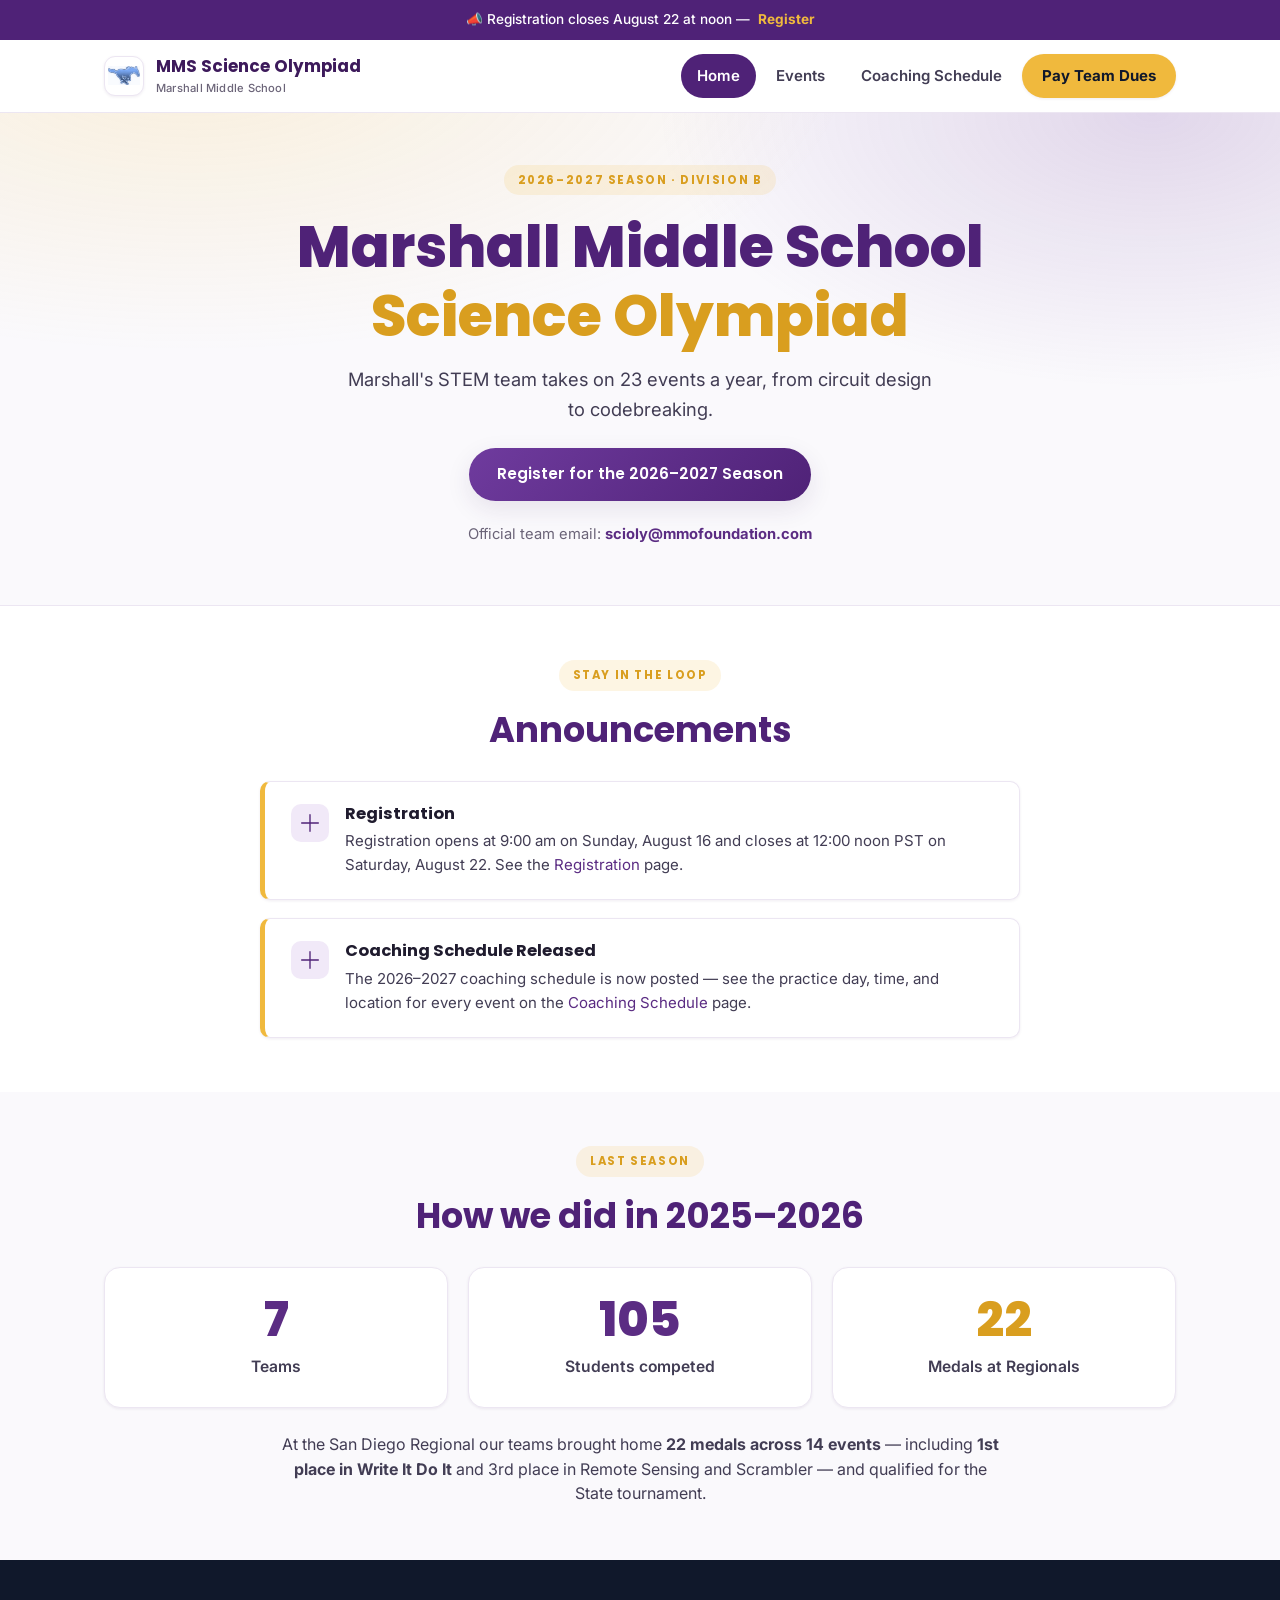
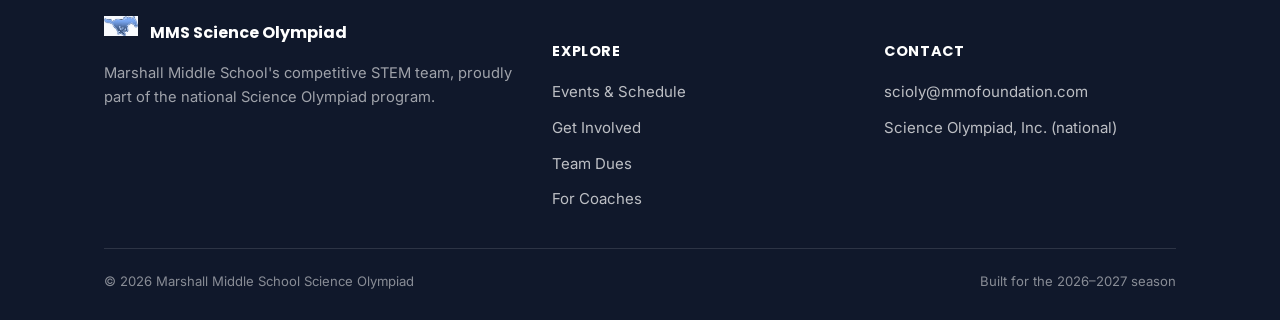
==== index.html @ 51630104 "Add files via upload" ====
<!DOCTYPE html>
<html lang="en">
<head>
<meta charset="UTF-8" />
<meta name="viewport" content="width=device-width, initial-scale=1.0" />
<title>MMS Science Olympiad — Marshall Middle School</title>
<meta name="description" content="Marshall Middle School Science Olympiad — team news, tournament schedule, coaching sign-ups, and team dues." />
<link rel="icon" href="assets/favicon.png" type="image/png" />
<script>document.documentElement.className += " js";</script>
<link rel="stylesheet" href="assets/style.css" />
<style>
  /* Homepage-only vertical rhythm — trims the airy defaults in style.css
     (hero 96/84, sections 84, section-head 48). Adjust to taste. */
  .hero { padding-top: 52px; padding-bottom: 44px; }
  .hero h1 { margin-bottom: 14px; }
  .hero p.lead { margin-bottom: 24px; }
  .hero-mail { margin-top: 22px; }
  main > section.reveal { padding: 54px 0; }
  .section-head { margin-bottom: 30px; }
  .card-grid { gap: 20px; }

  /* Last-season stat band */
  .stat-grid { display: grid; grid-template-columns: repeat(auto-fit, minmax(200px, 1fr)); gap: 20px; }
  .stat-tile { background: var(--bg); border: 1px solid var(--border); border-radius: var(--radius-md); box-shadow: var(--shadow-sm); padding: 28px 22px; text-align: center; }
  .stat-num { font-family: 'Poppins', sans-serif; font-weight: 800; font-size: clamp(2.2rem, 5vw, 3rem); line-height: 1; color: var(--purple-700); }
  .stat-num.gold { color: var(--gold-600); }
  .stat-label { margin-top: 10px; font-weight: 600; color: var(--ink-700); font-size: .98rem; }
  .stat-sub { margin-top: 4px; color: var(--ink-500); font-size: .82rem; }
  .last-season-note { text-align: center; max-width: 720px; margin: 24px auto 0; color: var(--ink-700); line-height: 1.55; }

  @media (max-width: 760px) {
    .hero { padding-top: 34px; padding-bottom: 28px; }
    .hero p.lead { margin-bottom: 18px; }
    main > section.reveal { padding: 38px 0; }
    .section-head { margin-bottom: 20px; }
    .card-grid { gap: 14px; }
    .hero-actions { flex-direction: column; align-items: stretch; }
    .hero-actions .btn { width: 100%; }
  }
</style>
</head>
<body>
<a class="skip-link" href="#main">Skip to content</a>
<div class="topbar">
<div class="container">
<span>📣 Registration closes August 22 at noon —</span>
<a href="register.html">Register</a>
</div>
</div>
<header class="nav">
<div class="container">
<a class="brand" href="index.html">
<span class="mark">
<img src="assets/logo-mustang.png" alt="Marshall Mustangs logo" />
</span>
<span>MMS Science Olympiad<small>Marshall Middle School</small></span>
</a>
<nav aria-label="Primary">
<ul class="nav-links">
<li><a class="active" href="index.html">Home</a></li>
<li><a href="events.html">Events</a></li>
<li><a href="schedule.html">Coaching Schedule</a></li>
<li><a class="nav-cta" href="team-dues.html">Pay Team Dues</a></li>
</ul>
</nav>
<button class="nav-toggle" aria-label="Toggle menu" aria-expanded="false">
<svg viewBox="0 0 24 24" fill="none" xmlns="http://www.w3.org/2000/svg"><path d="M3 6h18M3 12h18M3 18h18" stroke="currentColor" stroke-width="2" stroke-linecap="round"/></svg>
</button>
</div>
</header>
<main id="main">
<section class="hero">
<div class="container">
<div class="eyebrow">2026–2027 Season · Division B</div>
<h1>Marshall Middle School<br><span class="accent">Science Olympiad</span></h1>
<p class="lead">Marshall's STEM team takes on 23 events a year, from circuit design to codebreaking.</p>
<div class="hero-actions">
<a class="btn btn-primary" href="register.html">Register for the 2026–2027 Season</a>
</div>
<p class="hero-mail">Official team email: <a href="mailto:scioly@mmofoundation.com">scioly@mmofoundation.com</a></p>
</div>
</section>
<section class="reveal" id="announcements">
<div class="container">
<div class="section-head">
<div class="eyebrow">Stay in the Loop</div>
<h2>Announcements</h2>
</div>
<div class="announce-list">
<div class="announce-item">
<div class="dot">
<svg viewBox="0 0 24 24" fill="none" xmlns="http://www.w3.org/2000/svg"><path d="M12 2v20M2 12h20" stroke="currentColor" stroke-width="1.6" stroke-linecap="round"/></svg>
</div>
<div>
<h4>Registration</h4>
<p>Registration opens at 9:00 am on Sunday, August 16 and closes at 12:00 noon PST on Saturday, August 22. See the <a href="register.html">Registration</a> page.</p>
</div>
</div>
<div class="announce-item">
<div class="dot">
<svg viewBox="0 0 24 24" fill="none" xmlns="http://www.w3.org/2000/svg"><path d="M12 2v20M2 12h20" stroke="currentColor" stroke-width="1.6" stroke-linecap="round"/></svg>
</div>
<div>
<h4>Coaching Schedule Released</h4>
<p>The 2026–2027 coaching schedule is now posted — see the practice day, time, and location for every event on the <a href="schedule.html">Coaching Schedule</a> page.</p>
</div>
</div>
</div>
</div>
</section>
<section class="bg-soft reveal">
<div class="container">
<div class="section-head">
<div class="eyebrow">Last Season</div>
<h2>How we did in 2025–2026</h2>
</div>
<div class="stat-grid">
<div class="stat-tile">
<div class="stat-num">7</div>
<div class="stat-label">Teams</div>
</div>
<div class="stat-tile">
<div class="stat-num">105</div>
<div class="stat-label">Students competed</div>
</div>
<div class="stat-tile">
<div class="stat-num gold">22</div>
<div class="stat-label">Medals at Regionals</div>
</div>
</div>
<p class="last-season-note">At the San Diego Regional our teams brought home <strong>22 medals across 14 events</strong> — including <strong>1st place in Write It Do It</strong> and 3rd place in Remote Sensing and Scrambler — and qualified for the State tournament.</p>
</div>
</section>
</main>
<footer>
<div class="container">
<div class="footer-grid">
<div>
<div class="footer-brand">
<span class="mark" style="width:34px;height:34px;">
<img src="assets/logo-mustang.png" alt="Marshall Mustangs logo" />
</span>
MMS Science Olympiad
</div>
<p>Marshall Middle School's competitive STEM team, proudly part of the national Science Olympiad program.</p>
</div>
<div>
<h5>Explore</h5>
<ul>
<li><a href="events.html">Events &amp; Schedule</a></li>
<li><a href="get-involved.html">Get Involved</a></li>
<li><a href="team-dues.html">Team Dues</a></li>
<li><a href="coaches.html">For Coaches</a></li>
</ul>
</div>
<div>
<h5>Contact</h5>
<ul>
<li><a href="mailto:scioly@mmofoundation.com">scioly@mmofoundation.com</a></li>
<li><a href="https://www.soinc.org/" target="_blank" rel="noopener">Science Olympiad, Inc. (national)</a></li>
</ul>
</div>
</div>
<div class="footer-bottom">
<span>© <span id="year"></span> Marshall Middle School Science Olympiad</span>
<span>Built for the 2026–2027 season</span>
</div>
</div>
</footer>
<script src="assets/main.js"></script>
</body>
</html>
---- assets/style.css ----
/* ===========================================================
   MMS Science Olympiad — shared stylesheet
   =========================================================== */

@import url('https://fonts.googleapis.com/css2?family=Poppins:wght@600;700;800&family=Inter:wght@400;500;600;700&display=swap');

:root {
  --purple-900: #3d1a5b;
  --purple-800: #4f2277;
  --purple-700: #5b2c83;
  --purple-600: #6f3b9e;
  --purple-500: #8a52bd;
  --purple-100: #f1e9f8;
  --purple-50:  #faf7fc;

  --navy-900: #10182b;
  --navy-800: #16213e;
  --navy-700: #1b2a4a;

  --gold-500: #f0b93d;
  --gold-600: #d99e1f;

  --ink-900: #1f1b2e;
  --ink-700: #423d54;
  --ink-500: #6b6478;
  --ink-300: #a29cb0;

  --bg: #ffffff;
  --bg-soft: #faf9fc;
  --border: #ece6f2;

  --shadow-sm: 0 1px 3px rgba(61, 26, 91, 0.08);
  --shadow-md: 0 8px 24px rgba(61, 26, 91, 0.10);
  --shadow-lg: 0 20px 48px rgba(61, 26, 91, 0.16);

  --radius-sm: 10px;
  --radius-md: 16px;
  --radius-lg: 24px;

  --maxw: 1120px;
}

* { box-sizing: border-box; }
html { scroll-behavior: smooth; }

body {
  margin: 0;
  font-family: 'Inter', system-ui, -apple-system, sans-serif;
  color: var(--ink-900);
  background: var(--bg);
  -webkit-font-smoothing: antialiased;
  line-height: 1.6;
}

h1, h2, h3, h4 {
  font-family: 'Poppins', 'Inter', sans-serif;
  color: var(--purple-800);
  line-height: 1.2;
  margin: 0 0 0.5em;
}

p { margin: 0 0 1em; color: var(--ink-700); }

a { color: var(--purple-700); text-decoration: none; }
a:hover { color: var(--purple-900); }

img { max-width: 100%; display: block; }

.container {
  max-width: var(--maxw);
  margin: 0 auto;
  padding: 0 24px;
}

.eyebrow {
  display: inline-flex;
  align-items: center;
  gap: 8px;
  font-family: 'Poppins', sans-serif;
  font-weight: 700;
  font-size: 0.72rem;
  letter-spacing: 0.14em;
  text-transform: uppercase;
  color: var(--gold-600);
  background: rgba(240, 185, 61, 0.14);
  padding: 6px 14px;
  border-radius: 999px;
  margin-bottom: 18px;
}

/* ---------------- Skip link ---------------- */
.skip-link {
  position: absolute;
  left: -9999px;
  top: 0;
  background: var(--purple-800);
  color: #fff;
  padding: 12px 20px;
  z-index: 1000;
  border-radius: 0 0 8px 0;
}
.skip-link:focus { left: 0; }

/* ---------------- Top bar ---------------- */
.topbar {
  background: var(--purple-800);
  color: #fff;
  font-size: 0.85rem;
  font-weight: 500;
}
.topbar .container {
  display: flex;
  align-items: center;
  justify-content: center;
  gap: 8px;
  padding: 9px 24px;
  text-align: center;
  flex-wrap: wrap;
}
.topbar a { color: var(--gold-500); font-weight: 700; }
.topbar a:hover { color: #fff; }

/* ---------------- Navigation ---------------- */
.nav {
  position: sticky;
  top: 0;
  z-index: 100;
  background: rgba(255, 255, 255, 0.92);
  backdrop-filter: saturate(180%) blur(10px);
  border-bottom: 1px solid var(--border);
}
.nav .container {
  display: flex;
  align-items: center;
  justify-content: space-between;
  height: 72px;
}
.brand {
  display: flex;
  align-items: center;
  gap: 12px;
  font-family: 'Poppins', sans-serif;
  font-weight: 700;
  font-size: 1.05rem;
  color: var(--purple-900);
}
.brand .mark {
  width: 40px;
  height: 40px;
  border-radius: 11px;
  background: #ffffff;
  border: 1px solid var(--border);
  box-shadow: var(--shadow-sm);
  display: flex;
  align-items: center;
  justify-content: center;
  color: var(--gold-500);
  flex-shrink: 0;
  overflow: hidden;
  padding: 3px;
}
.brand .mark svg { width: 22px; height: 22px; }
.brand .mark img { width: 100%; height: 100%; object-fit: contain; display: block; }
.brand small {
  display: block;
  font-family: 'Inter', sans-serif;
  font-weight: 500;
  font-size: 0.7rem;
  color: var(--ink-500);
  letter-spacing: 0.02em;
}

.nav-links {
  display: flex;
  align-items: center;
  gap: 4px;
  list-style: none;
  margin: 0;
  padding: 0;
}
.nav-links a {
  display: inline-block;
  padding: 10px 16px;
  border-radius: 999px;
  color: var(--ink-700);
  font-weight: 600;
  font-size: 0.94rem;
  transition: background 0.18s ease, color 0.18s ease;
}
.nav-links a:hover { background: var(--purple-100); color: var(--purple-800); }
.nav-links a.active { background: var(--purple-800); color: #fff; }

.nav-cta {
  background: var(--gold-500);
  color: var(--navy-900) !important;
  font-weight: 700 !important;
  padding: 10px 20px !important;
  box-shadow: var(--shadow-sm);
}
.nav-cta:hover { background: var(--gold-600); }

.nav-toggle {
  display: none;
  background: none;
  border: none;
  cursor: pointer;
  padding: 8px;
  color: var(--purple-800);
}
.nav-toggle svg { width: 26px; height: 26px; }

/* ---------------- Buttons ---------------- */
.btn {
  display: inline-flex;
  align-items: center;
  justify-content: center;
  gap: 8px;
  font-family: 'Poppins', sans-serif;
  font-weight: 600;
  font-size: 0.96rem;
  padding: 14px 28px;
  border-radius: 999px;
  border: none;
  cursor: pointer;
  transition: transform 0.18s ease, box-shadow 0.18s ease, background 0.18s ease;
  white-space: nowrap;
}
.btn-primary {
  background: linear-gradient(135deg, var(--purple-600), var(--purple-800));
  color: #fff;
  box-shadow: var(--shadow-md);
}
.btn-primary:hover { transform: translateY(-2px); box-shadow: var(--shadow-lg); color: #fff; }
.btn-gold {
  background: var(--gold-500);
  color: var(--navy-900);
  box-shadow: var(--shadow-md);
}
.btn-gold:hover { transform: translateY(-2px); background: var(--gold-600); box-shadow: var(--shadow-lg); }
.btn-ghost {
  background: #fff;
  color: var(--purple-800);
  border: 1.5px solid var(--purple-200, var(--border));
  box-shadow: var(--shadow-sm);
}
.btn-ghost:hover { border-color: var(--purple-600); color: var(--purple-900); transform: translateY(-2px); }
.btn-block { width: 100%; }
.btn[disabled], .btn.is-disabled {
  opacity: 0.55;
  cursor: not-allowed;
  pointer-events: none;
}

/* ---------------- Hero ---------------- */
.hero {
  position: relative;
  overflow: hidden;
  background:
    radial-gradient(1100px 480px at 15% -10%, rgba(240, 185, 61, 0.16), transparent 60%),
    radial-gradient(900px 500px at 90% 0%, rgba(111, 59, 158, 0.18), transparent 55%),
    var(--bg-soft);
  padding: 96px 0 84px;
  text-align: center;
  border-bottom: 1px solid var(--border);
}
.hero h1 {
  font-size: clamp(2.2rem, 5vw, 3.6rem);
  font-weight: 800;
  max-width: 820px;
  margin: 0 auto 20px;
}
.hero h1 .accent { color: var(--gold-600); }
.hero p.lead {
  max-width: 600px;
  margin: 0 auto 34px;
  font-size: 1.15rem;
  color: var(--ink-700);
}
.hero-actions {
  display: flex;
  gap: 14px;
  justify-content: center;
  flex-wrap: wrap;
}
.hero-mail {
  margin-top: 34px;
  font-size: 0.92rem;
  color: var(--ink-500);
}
.hero-mail a { font-weight: 700; }

.page-hero {
  background:
    radial-gradient(900px 420px at 85% -10%, rgba(240, 185, 61, 0.14), transparent 55%),
    var(--bg-soft);
  padding: 64px 0 56px;
  text-align: center;
  border-bottom: 1px solid var(--border);
}
.page-hero h1 { font-size: clamp(1.9rem, 4vw, 2.6rem); }
.page-hero p { max-width: 620px; margin: 0 auto; font-size: 1.05rem; }

/* ---------------- Sections ---------------- */
section { padding: 84px 0; }
section.tight { padding: 56px 0; }
.section-head {
  text-align: center;
  max-width: 640px;
  margin: 0 auto 48px;
}
.section-head h2 { font-size: clamp(1.6rem, 3.4vw, 2.2rem); }
.bg-soft { background: var(--bg-soft); }

/* ---------------- Card grid (quick links) ---------------- */
.card-grid {
  display: grid;
  grid-template-columns: repeat(auto-fit, minmax(260px, 1fr));
  gap: 24px;
}
.card {
  background: #fff;
  border: 1px solid var(--border);
  border-radius: var(--radius-md);
  padding: 32px;
  box-shadow: var(--shadow-sm);
  transition: transform 0.22s ease, box-shadow 0.22s ease, border-color 0.22s ease;
  display: flex;
  flex-direction: column;
  height: 100%;
}
.card:hover { transform: translateY(-6px); box-shadow: var(--shadow-lg); border-color: var(--purple-500); }
.card .icon {
  width: 52px;
  height: 52px;
  border-radius: 14px;
  display: flex;
  align-items: center;
  justify-content: center;
  margin-bottom: 18px;
  color: #fff;
}
.card .icon svg { width: 26px; height: 26px; }
.card h3 { font-size: 1.15rem; margin-bottom: 8px; }
.card p { flex: 1; font-size: 0.95rem; }
.card .btn { margin-top: 18px; align-self: flex-start; }

.icon-purple { background: linear-gradient(135deg, var(--purple-600), var(--purple-900)); }
.icon-gold   { background: linear-gradient(135deg, #f7cd6c, var(--gold-600)); }
.icon-navy   { background: linear-gradient(135deg, #2c3e6b, var(--navy-900)); }

/* ---------------- Announcements ---------------- */
.announce-list { display: flex; flex-direction: column; gap: 18px; max-width: 760px; margin: 0 auto; }
.announce-item {
  background: #fff;
  border: 1px solid var(--border);
  border-left: 5px solid var(--gold-500);
  border-radius: var(--radius-sm);
  padding: 22px 26px;
  box-shadow: var(--shadow-sm);
  display: flex;
  gap: 16px;
  align-items: flex-start;
}
.announce-item .dot {
  width: 38px;
  height: 38px;
  border-radius: 10px;
  background: var(--purple-100);
  color: var(--purple-800);
  display: flex;
  align-items: center;
  justify-content: center;
  flex-shrink: 0;
}
.announce-item .dot svg { width: 20px; height: 20px; }
.announce-item h4 { margin: 0 0 6px; font-size: 1.02rem; color: var(--ink-900); }
.announce-item p { margin: 0; font-size: 0.94rem; }
.announce-item .tbd { color: var(--purple-700); font-weight: 600; }

/* ---------------- Event guide (navy panel) ---------------- */
.event-panel {
  background: linear-gradient(160deg, var(--navy-800), var(--navy-900));
  border-radius: var(--radius-lg);
  padding: 56px 40px 44px;
  color: #fff;
  text-align: center;
  position: relative;
  overflow: hidden;
}
.event-panel::before {
  content: "";
  position: absolute;
  inset: 0;
  background: radial-gradient(600px 300px at 90% 0%, rgba(139, 82, 189, 0.35), transparent 60%);
  pointer-events: none;
}
.event-panel .eyebrow { background: rgba(240, 185, 61, 0.18); }
.event-panel h2 { color: #fff; font-size: clamp(1.5rem, 3.2vw, 2.1rem); }
.event-panel > p { color: rgba(255,255,255,0.72); max-width: 560px; margin: 0 auto 12px; }

.legend { display: flex; gap: 20px; justify-content: center; margin: 22px 0 36px; flex-wrap: wrap; font-size: 0.86rem; color: rgba(255,255,255,0.85); }
.legend span { display: inline-flex; align-items: center; gap: 7px; }
.legend i { width: 10px; height: 10px; border-radius: 50%; display: inline-block; }

.event-columns {
  position: relative;
  background: #fff;
  border-radius: var(--radius-lg);
  padding: 36px 28px 28px;
  display: grid;
  grid-template-columns: repeat(3, 1fr);
  gap: 22px;
  text-align: left;
  box-shadow: var(--shadow-lg);
}
.event-col { border-radius: var(--radius-md); padding: 22px; }
.event-col.build  { background: #fdf3df; }
.event-col.study  { background: #e9eefb; }
.event-col.hybrid { background: #f1e9f8; }
.event-col .icon { width: 44px; height: 44px; border-radius: 12px; display: flex; align-items: center; justify-content: center; margin-bottom: 14px; color: #fff; }
.event-col.build .icon  { background: linear-gradient(135deg, #f7cd6c, var(--gold-600)); }
.event-col.study .icon  { background: linear-gradient(135deg, #6d8cf7, #33469e); }
.event-col.hybrid .icon { background: linear-gradient(135deg, var(--purple-500), var(--purple-800)); }
.event-col h3 { font-size: 1.08rem; margin-bottom: 6px; color: var(--ink-900); }
.event-col > p { font-size: 0.86rem; margin-bottom: 16px; }
.event-col ul { list-style: none; margin: 0; padding: 0; display: flex; flex-direction: column; gap: 9px; }
.event-col li {
  background: #fff;
  border-left: 3px solid;
  border-radius: 8px;
  padding: 10px 13px;
  font-size: 0.9rem;
  font-weight: 600;
  color: var(--ink-900);
  box-shadow: 0 1px 2px rgba(0,0,0,0.04);
}
.event-col.build li  { border-left-color: var(--gold-600); }
.event-col.study li  { border-left-color: #33469e; }
.event-col.hybrid li { border-left-color: var(--purple-700); }
.event-note { font-size: 0.8rem; color: rgba(255,255,255,0.6); margin-top: 30px; max-width: 640px; margin-left: auto; margin-right: auto; }

/* ---------------- Forms / embeds ---------------- */
.form-shell {
  max-width: 760px;
  margin: 0 auto;
  background: #fff;
  border: 1px solid var(--border);
  border-radius: var(--radius-lg);
  box-shadow: var(--shadow-md);
  overflow: hidden;
}
.form-shell .form-head {
  background: linear-gradient(135deg, var(--purple-700), var(--purple-900));
  color: #fff;
  padding: 26px 30px;
}
.form-shell .form-head h3 { color: #fff; margin-bottom: 4px; font-size: 1.2rem; }
.form-shell .form-head p { color: rgba(255,255,255,0.78); margin: 0; font-size: 0.92rem; }
.form-shell iframe {
  width: 100%;
  border: none;
  display: block;
  min-height: 900px;
}
.form-fallback {
  padding: 18px 30px;
  font-size: 0.86rem;
  color: var(--ink-500);
  border-top: 1px solid var(--border);
  text-align: center;
}

.tabs {
  display: flex;
  gap: 8px;
  justify-content: center;
  flex-wrap: wrap;
  margin-bottom: 40px;
}
.tab-btn {
  font-family: 'Poppins', sans-serif;
  font-weight: 600;
  font-size: 0.92rem;
  background: #fff;
  border: 1.5px solid var(--border);
  color: var(--ink-700);
  padding: 11px 20px;
  border-radius: 999px;
  cursor: pointer;
  transition: all 0.18s ease;
}
.tab-btn:hover { border-color: var(--purple-500); color: var(--purple-800); }
.tab-btn.active { background: var(--purple-800); border-color: var(--purple-800); color: #fff; }
.tab-panel { display: none; }
.tab-panel.active { display: block; animation: fadeUp 0.4s ease; }

/* ---------------- Coming soon ---------------- */
.coming-soon {
  max-width: 560px;
  margin: 0 auto;
  text-align: center;
  background: var(--purple-100);
  border-radius: var(--radius-lg);
  padding: 48px 36px;
}
.coming-soon .icon-circle {
  width: 64px; height: 64px;
  border-radius: 50%;
  background: linear-gradient(135deg, var(--purple-600), var(--purple-900));
  color: #fff;
  display: flex; align-items: center; justify-content: center;
  margin: 0 auto 20px;
}
.coming-soon .icon-circle svg { width: 30px; height: 30px; }
.coming-soon h3 { margin-bottom: 10px; }

/* ---------------- Team dues ---------------- */
.dues-card {
  max-width: 480px;
  margin: 0 auto;
  background: #fff;
  border: 1px solid var(--border);
  border-radius: var(--radius-lg);
  padding: 40px 36px;
  box-shadow: var(--shadow-md);
  text-align: center;
  border-top: 5px solid var(--gold-500);
}
.dues-card .field { text-align: left; margin-bottom: 18px; }
.dues-card label { display: block; font-weight: 700; font-size: 0.88rem; margin-bottom: 6px; color: var(--ink-900); }
.dues-card select, .dues-card input[type="text"] {
  width: 100%;
  padding: 12px 14px;
  border: 1.5px solid var(--border);
  border-radius: 10px;
  font-size: 0.98rem;
  font-family: 'Inter', sans-serif;
  color: var(--ink-900);
  background: #fff;
}
.dues-card select:focus, .dues-card input:focus { outline: none; border-color: var(--purple-600); }
.dues-card .paypal-submit { margin-top: 22px; }
.dues-card .paypal-submit img { margin: 0 auto; }
.dues-note { font-size: 0.82rem; color: var(--ink-500); margin-top: 20px; }
.trust-row { display: flex; gap: 14px; justify-content: center; margin-top: 18px; opacity: 0.8; flex-wrap: wrap; }

/* ---------------- Footer ---------------- */
footer {
  background: var(--navy-900);
  color: rgba(255,255,255,0.72);
  padding: 56px 0 28px;
}
.footer-grid {
  display: grid;
  grid-template-columns: 1.4fr 1fr 1fr;
  gap: 40px;
  margin-bottom: 36px;
}
.footer-brand { display: flex; align-items: center; gap: 12px; color: #fff; font-family: 'Poppins', sans-serif; font-weight: 700; margin-bottom: 12px; }
footer h5 { color: #fff; font-family: 'Poppins', sans-serif; font-size: 0.9rem; letter-spacing: 0.04em; text-transform: uppercase; margin-bottom: 16px; }
footer ul { list-style: none; margin: 0; padding: 0; display: flex; flex-direction: column; gap: 10px; }
footer a { color: rgba(255,255,255,0.72); font-size: 0.94rem; }
footer a:hover { color: var(--gold-500); }
footer p { color: rgba(255,255,255,0.6); font-size: 0.92rem; }
.footer-bottom {
  border-top: 1px solid rgba(255,255,255,0.12);
  padding-top: 22px;
  display: flex;
  justify-content: space-between;
  flex-wrap: wrap;
  gap: 10px;
  font-size: 0.82rem;
  color: rgba(255,255,255,0.5);
}

/* ---------------- Reveal-on-scroll animation ----------------
   Content is visible by default (progressive enhancement). Only
   once the "js" class lands on <html> (see inline script in
   <head>) do .reveal sections start hidden and fade in via the
   IntersectionObserver in main.js. If JS fails or is disabled,
   everything just stays visible. */
.reveal { transition: opacity 0.6s ease, transform 0.6s ease; }
html.js .reveal { opacity: 0; transform: translateY(18px); }
.reveal.in { opacity: 1 !important; transform: translateY(0) !important; }
@keyframes fadeUp { from { opacity: 0; transform: translateY(10px); } to { opacity: 1; transform: translateY(0); } }

/* ---------------- Responsive ---------------- */
@media (max-width: 900px) {
  .footer-grid { grid-template-columns: 1fr 1fr; }
  .event-columns { grid-template-columns: 1fr; }
}

@media (max-width: 760px) {
  .nav-links {
    position: fixed;
    inset: 72px 16px auto 16px;
    background: #fff;
    border: 1px solid var(--border);
    border-radius: var(--radius-md);
    box-shadow: var(--shadow-lg);
    flex-direction: column;
    align-items: stretch;
    padding: 10px;
    display: none;
    gap: 2px;
  }
  .nav-links.open { display: flex; }
  .nav-links a { width: 100%; }
  .nav-toggle { display: inline-flex; }
  .hero { padding: 64px 0 56px; }
  .footer-grid { grid-template-columns: 1fr; gap: 28px; }
  section { padding: 60px 0; }
}
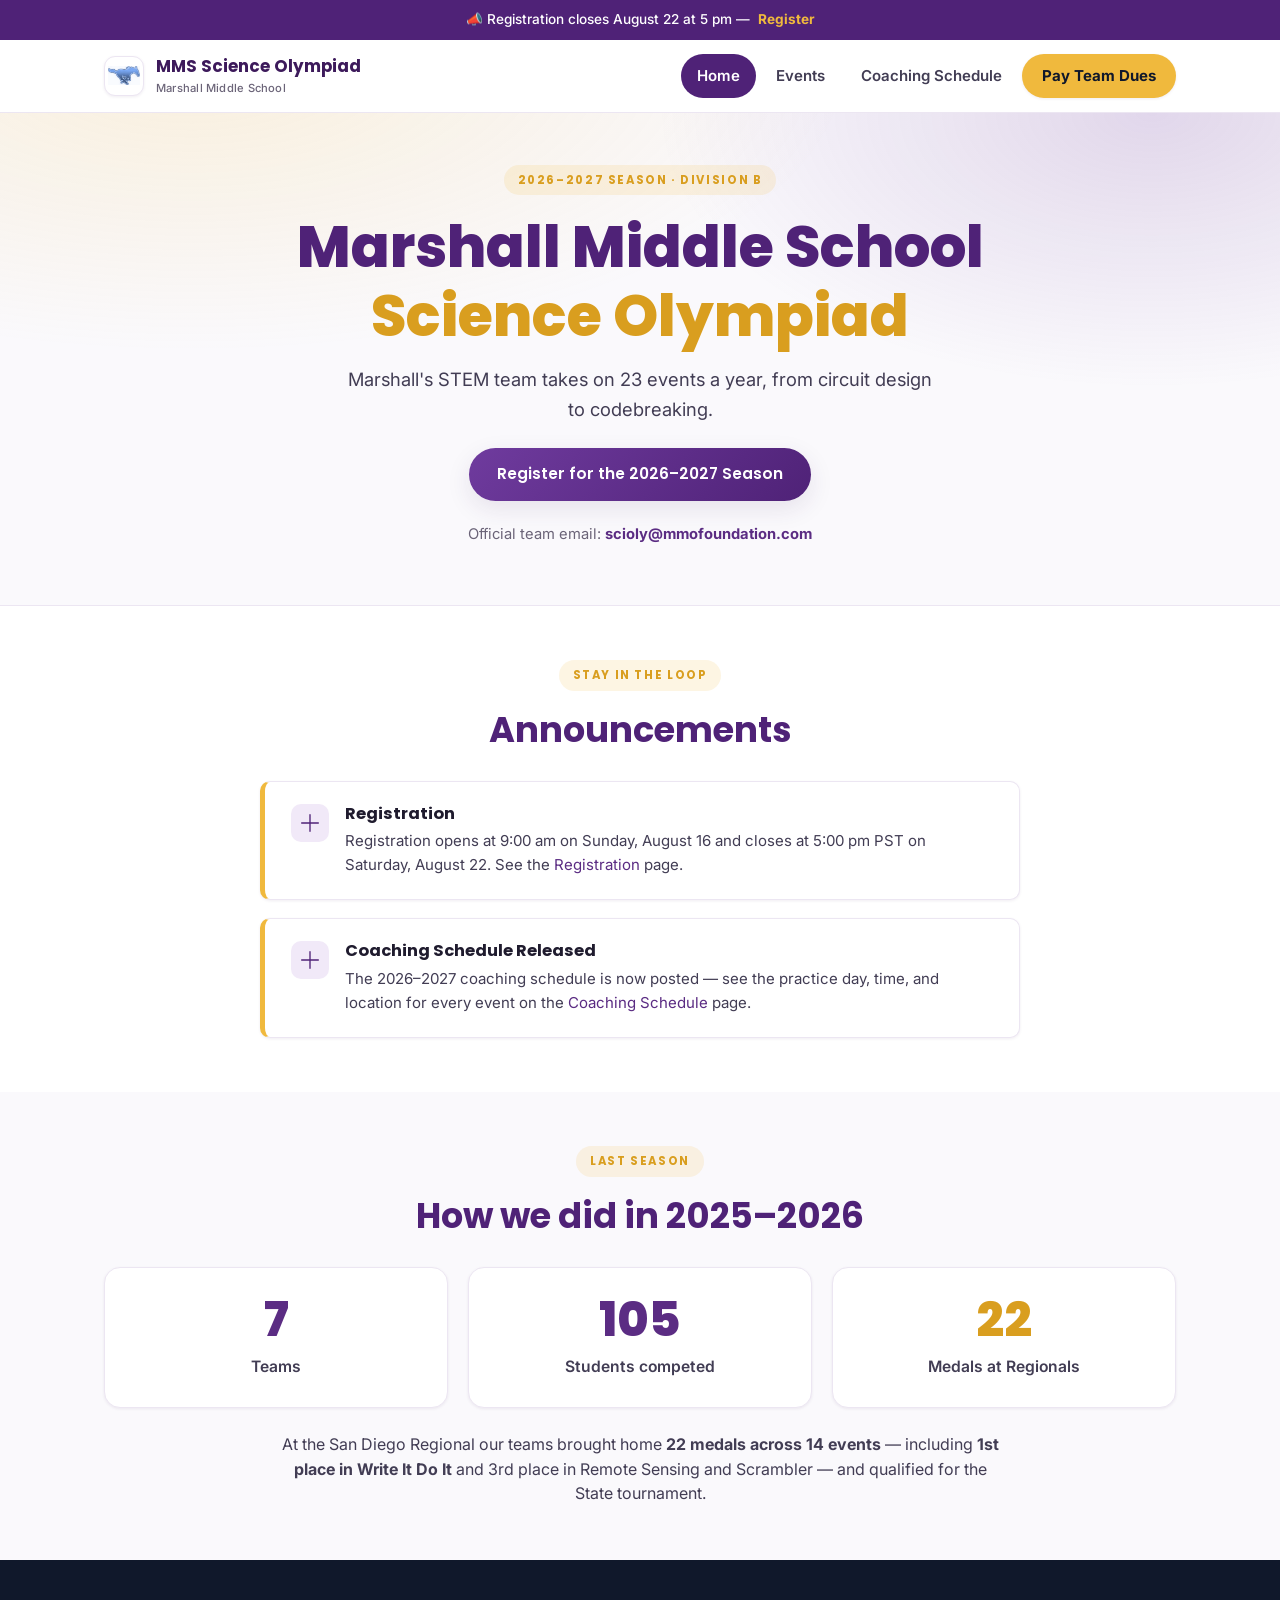
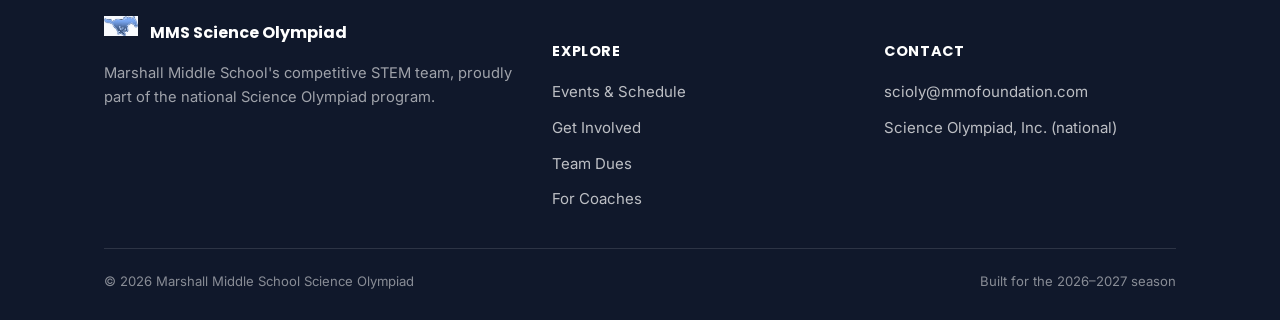
==== commit 7bc476b7: "Add files via upload" ====
--- a/index.html
+++ b/index.html
@@ -43,7 +43,7 @@
 <a class="skip-link" href="#main">Skip to content</a>
 <div class="topbar">
 <div class="container">
-<span>📣 Registration closes August 22 at noon —</span>
+<span>📣 Registration closes August 22 at 5 pm —</span>
 <a href="register.html">Register</a>
 </div>
 </div>
@@ -93,7 +93,7 @@
 </div>
 <div>
 <h4>Registration</h4>
-<p>Registration opens at 9:00 am on Sunday, August 16 and closes at 12:00 noon PST on Saturday, August 22. See the <a href="register.html">Registration</a> page.</p>
+<p>Registration opens at 9:00 am on Sunday, August 16 and closes at 5:00 pm PST on Saturday, August 22. See the <a href="register.html">Registration</a> page.</p>
 </div>
 </div>
 <div class="announce-item">
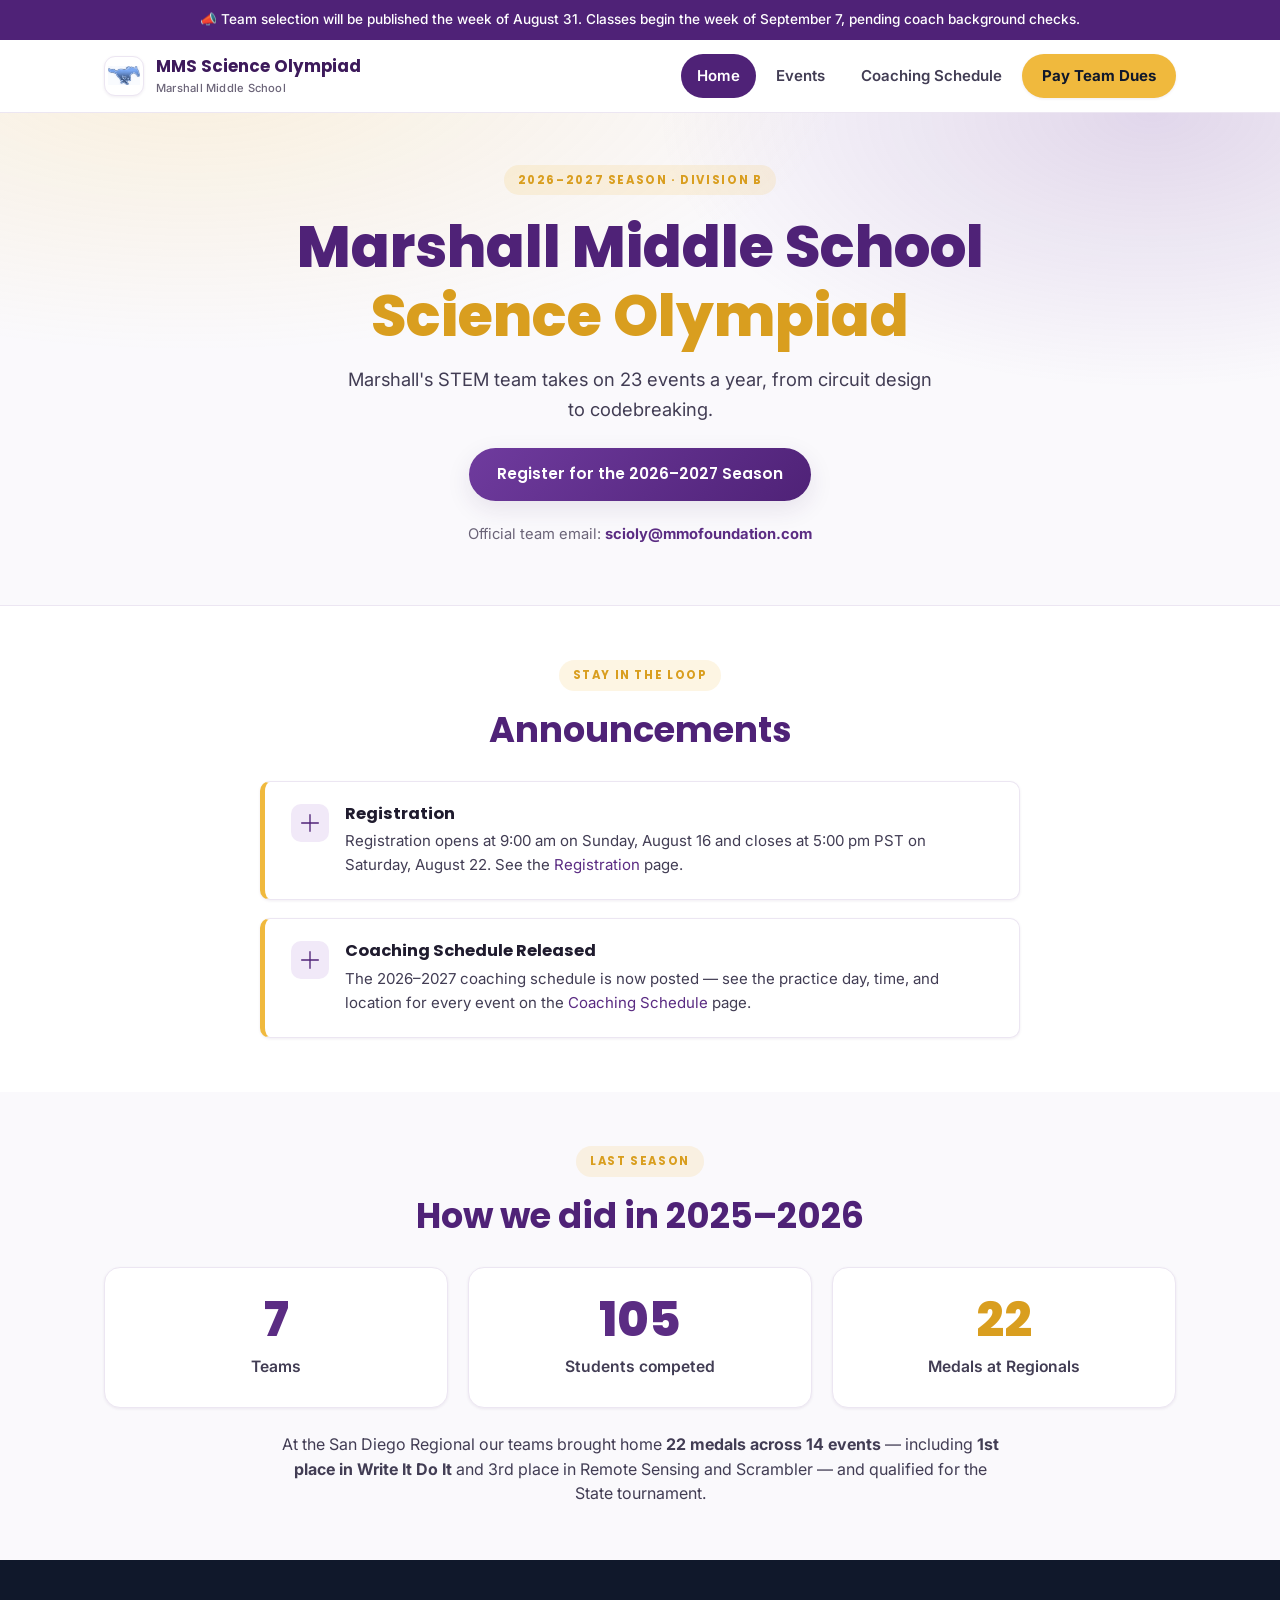
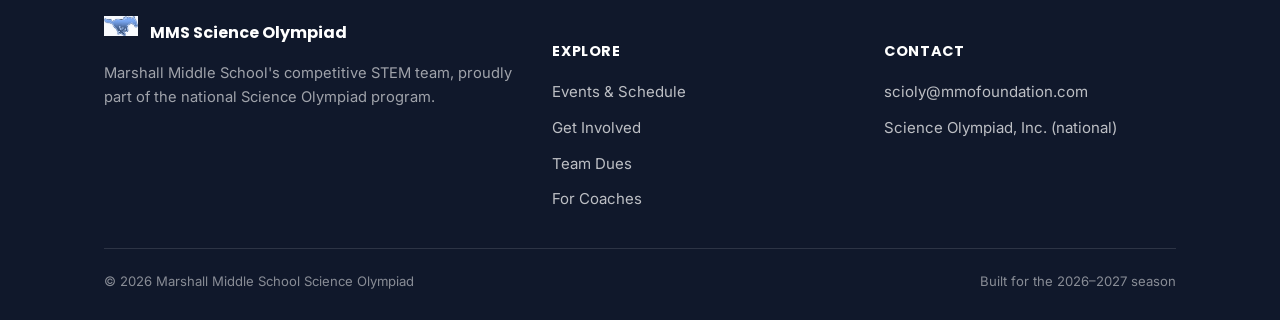
==== commit 79508bb1: "Upadates - post form submission" ====
--- a/index.html
+++ b/index.html
@@ -43,8 +43,7 @@
 <a class="skip-link" href="#main">Skip to content</a>
 <div class="topbar">
 <div class="container">
-<span>📣 Registration closes August 22 at 5 pm —</span>
-<a href="register.html">Register</a>
+<span>📣 Team selection will be published the week of August 31. Classes begin the week of September 7, pending coach background checks.</span>
 </div>
 </div>
 <header class="nav">
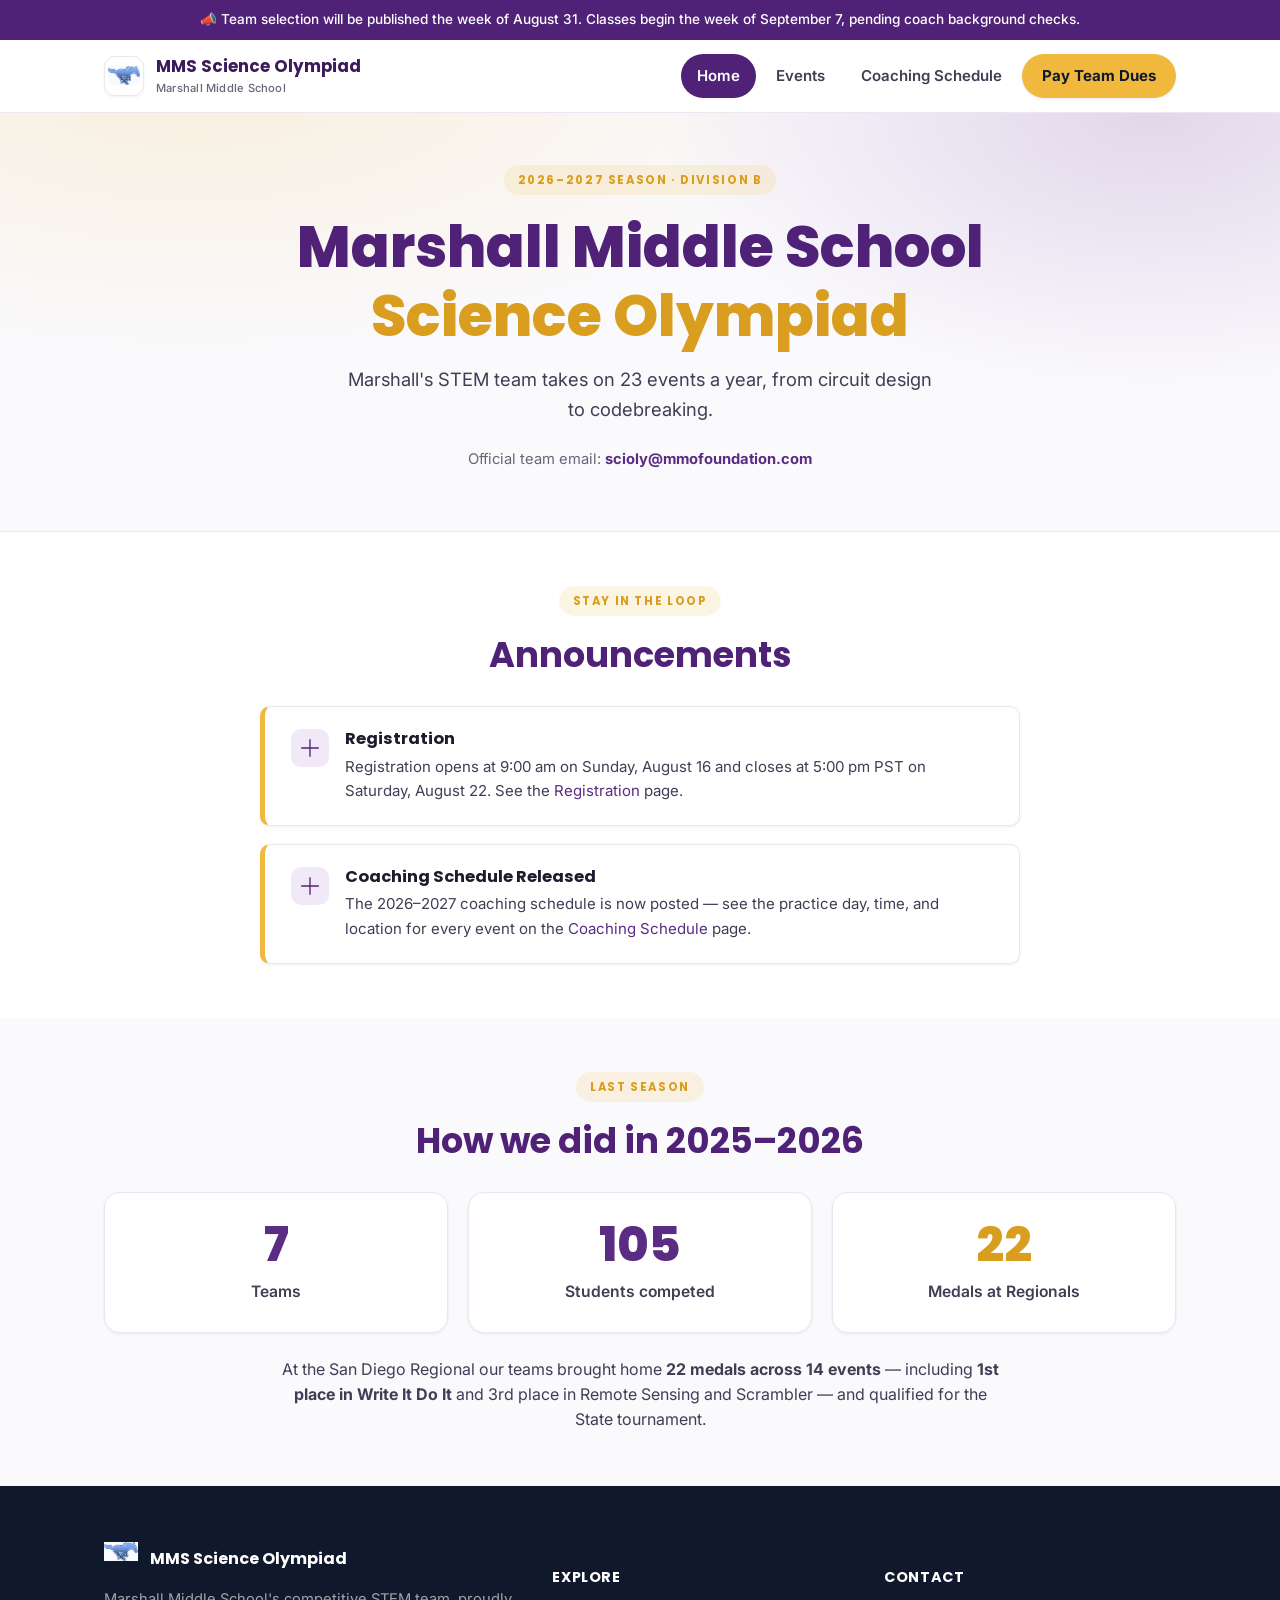
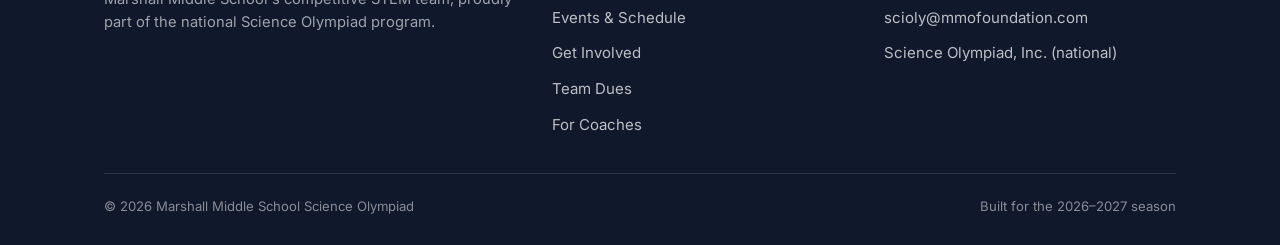
==== commit b61d3887: "Registration Button removed" ====
--- a/index.html
+++ b/index.html
@@ -73,9 +73,6 @@
 <div class="eyebrow">2026–2027 Season · Division B</div>
 <h1>Marshall Middle School<br><span class="accent">Science Olympiad</span></h1>
 <p class="lead">Marshall's STEM team takes on 23 events a year, from circuit design to codebreaking.</p>
-<div class="hero-actions">
-<a class="btn btn-primary" href="register.html">Register for the 2026–2027 Season</a>
-</div>
 <p class="hero-mail">Official team email: <a href="mailto:scioly@mmofoundation.com">scioly@mmofoundation.com</a></p>
 </div>
 </section>
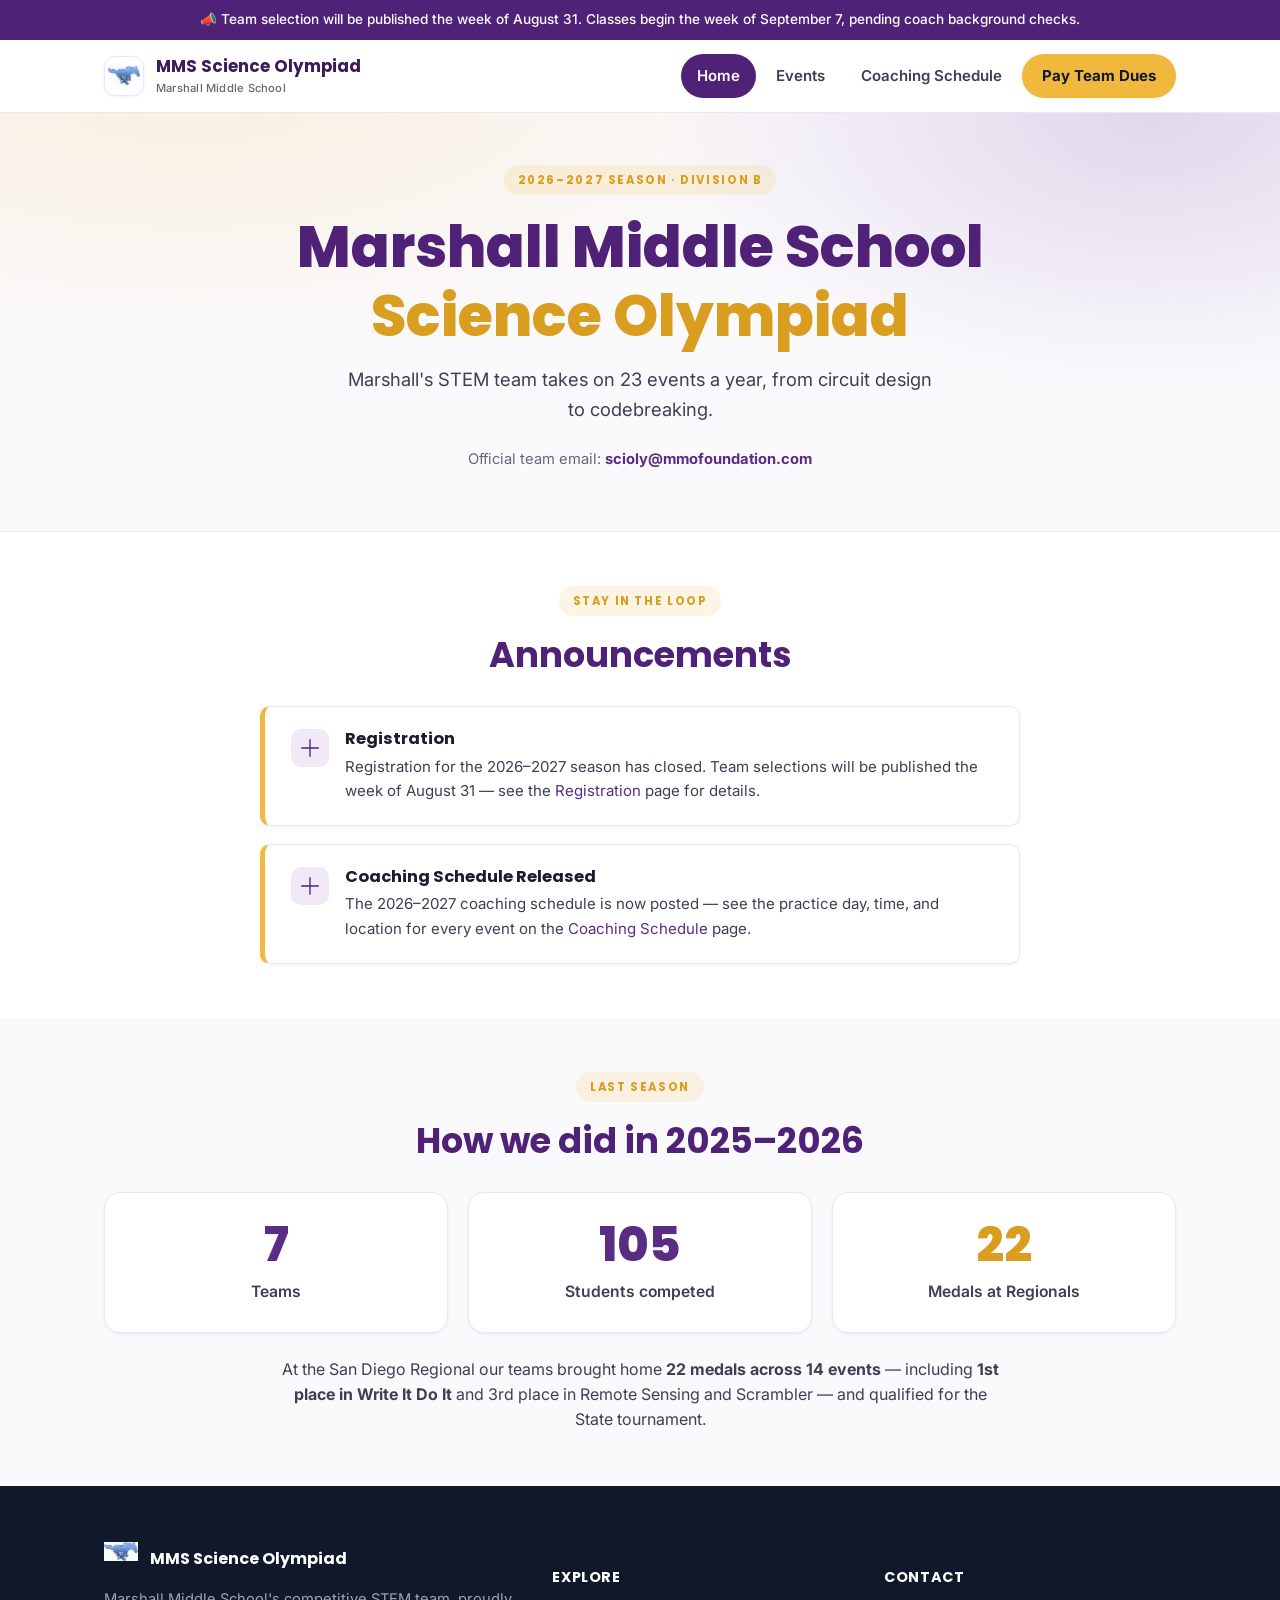
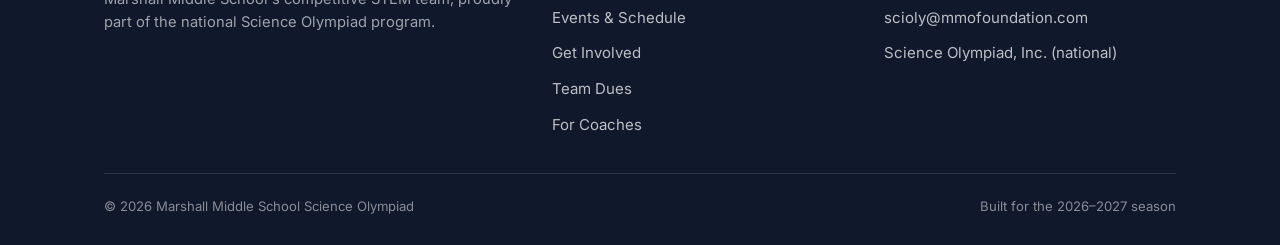
==== commit bcda5454: "Removing stale links" ====
--- a/index.html
+++ b/index.html
@@ -59,7 +59,7 @@
 <li><a class="active" href="index.html">Home</a></li>
 <li><a href="events.html">Events</a></li>
 <li><a href="schedule.html">Coaching Schedule</a></li>
-<li><a class="nav-cta" href="team-dues.html">Pay Team Dues</a></li>
+<li><a class="nav-cta is-disabled" aria-disabled="true">Pay Team Dues</a></li>
 </ul>
 </nav>
 <button class="nav-toggle" aria-label="Toggle menu" aria-expanded="false">
@@ -89,7 +89,7 @@
 </div>
 <div>
 <h4>Registration</h4>
-<p>Registration opens at 9:00 am on Sunday, August 16 and closes at 5:00 pm PST on Saturday, August 22. See the <a href="register.html">Registration</a> page.</p>
+<p>Registration for the 2026–2027 season has closed. Team selections will be published the week of August 31 — see the <a href="register.html">Registration</a> page for details.</p>
 </div>
 </div>
 <div class="announce-item">
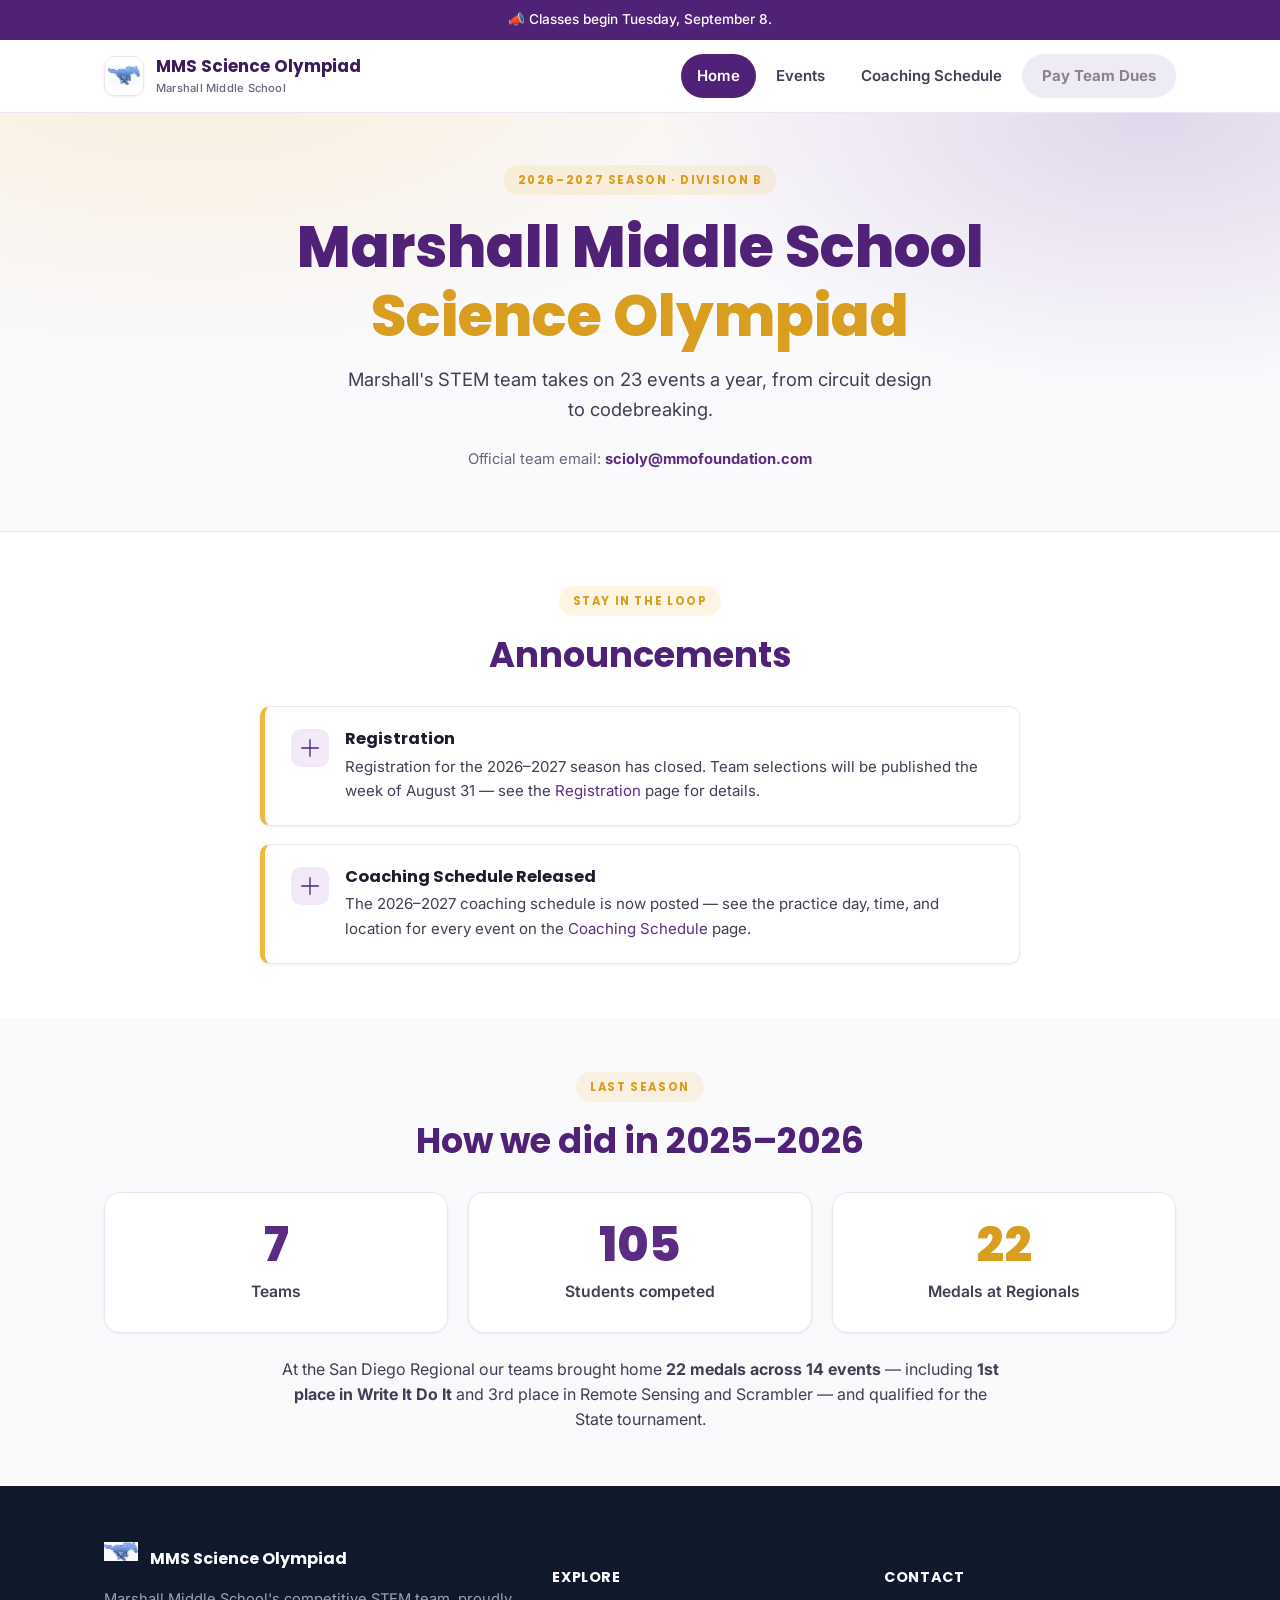
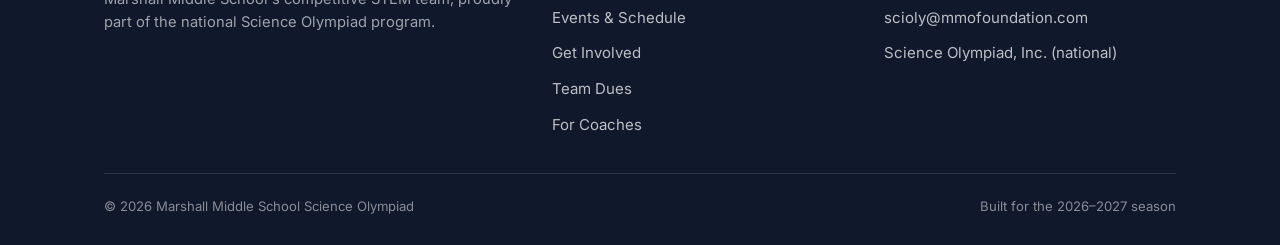
==== commit f9e53ad3: "Update announcement banner: classes begin Tuesday, September 8" ====
--- a/index.html
+++ b/index.html
@@ -43,7 +43,7 @@
 <a class="skip-link" href="#main">Skip to content</a>
 <div class="topbar">
 <div class="container">
-<span>📣 Team selection will be published the week of August 31. Classes begin the week of September 7, pending coach background checks.</span>
+<span>📣 Classes begin Tuesday, September 8.</span>
 </div>
 </div>
 <header class="nav">
--- a/assets/style.css
+++ b/assets/style.css
@@ -1,613 +1,622 @@
-/* ===========================================================
-   MMS Science Olympiad — shared stylesheet
-   =========================================================== */
-
-@import url('https://fonts.googleapis.com/css2?family=Poppins:wght@600;700;800&family=Inter:wght@400;500;600;700&display=swap');
-
-:root {
-  --purple-900: #3d1a5b;
-  --purple-800: #4f2277;
-  --purple-700: #5b2c83;
-  --purple-600: #6f3b9e;
-  --purple-500: #8a52bd;
-  --purple-100: #f1e9f8;
-  --purple-50:  #faf7fc;
-
-  --navy-900: #10182b;
-  --navy-800: #16213e;
-  --navy-700: #1b2a4a;
-
-  --gold-500: #f0b93d;
-  --gold-600: #d99e1f;
-
-  --ink-900: #1f1b2e;
-  --ink-700: #423d54;
-  --ink-500: #6b6478;
-  --ink-300: #a29cb0;
-
-  --bg: #ffffff;
-  --bg-soft: #faf9fc;
-  --border: #ece6f2;
-
-  --shadow-sm: 0 1px 3px rgba(61, 26, 91, 0.08);
-  --shadow-md: 0 8px 24px rgba(61, 26, 91, 0.10);
-  --shadow-lg: 0 20px 48px rgba(61, 26, 91, 0.16);
-
-  --radius-sm: 10px;
-  --radius-md: 16px;
-  --radius-lg: 24px;
-
-  --maxw: 1120px;
-}
-
-* { box-sizing: border-box; }
-html { scroll-behavior: smooth; }
-
-body {
-  margin: 0;
-  font-family: 'Inter', system-ui, -apple-system, sans-serif;
-  color: var(--ink-900);
-  background: var(--bg);
-  -webkit-font-smoothing: antialiased;
-  line-height: 1.6;
-}
-
-h1, h2, h3, h4 {
-  font-family: 'Poppins', 'Inter', sans-serif;
-  color: var(--purple-800);
-  line-height: 1.2;
-  margin: 0 0 0.5em;
-}
-
-p { margin: 0 0 1em; color: var(--ink-700); }
-
-a { color: var(--purple-700); text-decoration: none; }
-a:hover { color: var(--purple-900); }
-
-img { max-width: 100%; display: block; }
-
-.container {
-  max-width: var(--maxw);
-  margin: 0 auto;
-  padding: 0 24px;
-}
-
-.eyebrow {
-  display: inline-flex;
-  align-items: center;
-  gap: 8px;
-  font-family: 'Poppins', sans-serif;
-  font-weight: 700;
-  font-size: 0.72rem;
-  letter-spacing: 0.14em;
-  text-transform: uppercase;
-  color: var(--gold-600);
-  background: rgba(240, 185, 61, 0.14);
-  padding: 6px 14px;
-  border-radius: 999px;
-  margin-bottom: 18px;
-}
-
-/* ---------------- Skip link ---------------- */
-.skip-link {
-  position: absolute;
-  left: -9999px;
-  top: 0;
-  background: var(--purple-800);
-  color: #fff;
-  padding: 12px 20px;
-  z-index: 1000;
-  border-radius: 0 0 8px 0;
-}
-.skip-link:focus { left: 0; }
-
-/* ---------------- Top bar ---------------- */
-.topbar {
-  background: var(--purple-800);
-  color: #fff;
-  font-size: 0.85rem;
-  font-weight: 500;
-}
-.topbar .container {
-  display: flex;
-  align-items: center;
-  justify-content: center;
-  gap: 8px;
-  padding: 9px 24px;
-  text-align: center;
-  flex-wrap: wrap;
-}
-.topbar a { color: var(--gold-500); font-weight: 700; }
-.topbar a:hover { color: #fff; }
-
-/* ---------------- Navigation ---------------- */
-.nav {
-  position: sticky;
-  top: 0;
-  z-index: 100;
-  background: rgba(255, 255, 255, 0.92);
-  backdrop-filter: saturate(180%) blur(10px);
-  border-bottom: 1px solid var(--border);
-}
-.nav .container {
-  display: flex;
-  align-items: center;
-  justify-content: space-between;
-  height: 72px;
-}
-.brand {
-  display: flex;
-  align-items: center;
-  gap: 12px;
-  font-family: 'Poppins', sans-serif;
-  font-weight: 700;
-  font-size: 1.05rem;
-  color: var(--purple-900);
-}
-.brand .mark {
-  width: 40px;
-  height: 40px;
-  border-radius: 11px;
-  background: #ffffff;
-  border: 1px solid var(--border);
-  box-shadow: var(--shadow-sm);
-  display: flex;
-  align-items: center;
-  justify-content: center;
-  color: var(--gold-500);
-  flex-shrink: 0;
-  overflow: hidden;
-  padding: 3px;
-}
-.brand .mark svg { width: 22px; height: 22px; }
-.brand .mark img { width: 100%; height: 100%; object-fit: contain; display: block; }
-.brand small {
-  display: block;
-  font-family: 'Inter', sans-serif;
-  font-weight: 500;
-  font-size: 0.7rem;
-  color: var(--ink-500);
-  letter-spacing: 0.02em;
-}
-
-.nav-links {
-  display: flex;
-  align-items: center;
-  gap: 4px;
-  list-style: none;
-  margin: 0;
-  padding: 0;
-}
-.nav-links a {
-  display: inline-block;
-  padding: 10px 16px;
-  border-radius: 999px;
-  color: var(--ink-700);
-  font-weight: 600;
-  font-size: 0.94rem;
-  transition: background 0.18s ease, color 0.18s ease;
-}
-.nav-links a:hover { background: var(--purple-100); color: var(--purple-800); }
-.nav-links a.active { background: var(--purple-800); color: #fff; }
-
-.nav-cta {
-  background: var(--gold-500);
-  color: var(--navy-900) !important;
-  font-weight: 700 !important;
-  padding: 10px 20px !important;
-  box-shadow: var(--shadow-sm);
-}
-.nav-cta:hover { background: var(--gold-600); }
-
-.nav-toggle {
-  display: none;
-  background: none;
-  border: none;
-  cursor: pointer;
-  padding: 8px;
-  color: var(--purple-800);
-}
-.nav-toggle svg { width: 26px; height: 26px; }
-
-/* ---------------- Buttons ---------------- */
-.btn {
-  display: inline-flex;
-  align-items: center;
-  justify-content: center;
-  gap: 8px;
-  font-family: 'Poppins', sans-serif;
-  font-weight: 600;
-  font-size: 0.96rem;
-  padding: 14px 28px;
-  border-radius: 999px;
-  border: none;
-  cursor: pointer;
-  transition: transform 0.18s ease, box-shadow 0.18s ease, background 0.18s ease;
-  white-space: nowrap;
-}
-.btn-primary {
-  background: linear-gradient(135deg, var(--purple-600), var(--purple-800));
-  color: #fff;
-  box-shadow: var(--shadow-md);
-}
-.btn-primary:hover { transform: translateY(-2px); box-shadow: var(--shadow-lg); color: #fff; }
-.btn-gold {
-  background: var(--gold-500);
-  color: var(--navy-900);
-  box-shadow: var(--shadow-md);
-}
-.btn-gold:hover { transform: translateY(-2px); background: var(--gold-600); box-shadow: var(--shadow-lg); }
-.btn-ghost {
-  background: #fff;
-  color: var(--purple-800);
-  border: 1.5px solid var(--purple-200, var(--border));
-  box-shadow: var(--shadow-sm);
-}
-.btn-ghost:hover { border-color: var(--purple-600); color: var(--purple-900); transform: translateY(-2px); }
-.btn-block { width: 100%; }
-.btn[disabled], .btn.is-disabled {
-  opacity: 0.55;
-  cursor: not-allowed;
-  pointer-events: none;
-}
-
-/* ---------------- Hero ---------------- */
-.hero {
-  position: relative;
-  overflow: hidden;
-  background:
-    radial-gradient(1100px 480px at 15% -10%, rgba(240, 185, 61, 0.16), transparent 60%),
-    radial-gradient(900px 500px at 90% 0%, rgba(111, 59, 158, 0.18), transparent 55%),
-    var(--bg-soft);
-  padding: 96px 0 84px;
-  text-align: center;
-  border-bottom: 1px solid var(--border);
-}
-.hero h1 {
-  font-size: clamp(2.2rem, 5vw, 3.6rem);
-  font-weight: 800;
-  max-width: 820px;
-  margin: 0 auto 20px;
-}
-.hero h1 .accent { color: var(--gold-600); }
-.hero p.lead {
-  max-width: 600px;
-  margin: 0 auto 34px;
-  font-size: 1.15rem;
-  color: var(--ink-700);
-}
-.hero-actions {
-  display: flex;
-  gap: 14px;
-  justify-content: center;
-  flex-wrap: wrap;
-}
-.hero-mail {
-  margin-top: 34px;
-  font-size: 0.92rem;
-  color: var(--ink-500);
-}
-.hero-mail a { font-weight: 700; }
-
-.page-hero {
-  background:
-    radial-gradient(900px 420px at 85% -10%, rgba(240, 185, 61, 0.14), transparent 55%),
-    var(--bg-soft);
-  padding: 64px 0 56px;
-  text-align: center;
-  border-bottom: 1px solid var(--border);
-}
-.page-hero h1 { font-size: clamp(1.9rem, 4vw, 2.6rem); }
-.page-hero p { max-width: 620px; margin: 0 auto; font-size: 1.05rem; }
-
-/* ---------------- Sections ---------------- */
-section { padding: 84px 0; }
-section.tight { padding: 56px 0; }
-.section-head {
-  text-align: center;
-  max-width: 640px;
-  margin: 0 auto 48px;
-}
-.section-head h2 { font-size: clamp(1.6rem, 3.4vw, 2.2rem); }
-.bg-soft { background: var(--bg-soft); }
-
-/* ---------------- Card grid (quick links) ---------------- */
-.card-grid {
-  display: grid;
-  grid-template-columns: repeat(auto-fit, minmax(260px, 1fr));
-  gap: 24px;
-}
-.card {
-  background: #fff;
-  border: 1px solid var(--border);
-  border-radius: var(--radius-md);
-  padding: 32px;
-  box-shadow: var(--shadow-sm);
-  transition: transform 0.22s ease, box-shadow 0.22s ease, border-color 0.22s ease;
-  display: flex;
-  flex-direction: column;
-  height: 100%;
-}
-.card:hover { transform: translateY(-6px); box-shadow: var(--shadow-lg); border-color: var(--purple-500); }
-.card .icon {
-  width: 52px;
-  height: 52px;
-  border-radius: 14px;
-  display: flex;
-  align-items: center;
-  justify-content: center;
-  margin-bottom: 18px;
-  color: #fff;
-}
-.card .icon svg { width: 26px; height: 26px; }
-.card h3 { font-size: 1.15rem; margin-bottom: 8px; }
-.card p { flex: 1; font-size: 0.95rem; }
-.card .btn { margin-top: 18px; align-self: flex-start; }
-
-.icon-purple { background: linear-gradient(135deg, var(--purple-600), var(--purple-900)); }
-.icon-gold   { background: linear-gradient(135deg, #f7cd6c, var(--gold-600)); }
-.icon-navy   { background: linear-gradient(135deg, #2c3e6b, var(--navy-900)); }
-
-/* ---------------- Announcements ---------------- */
-.announce-list { display: flex; flex-direction: column; gap: 18px; max-width: 760px; margin: 0 auto; }
-.announce-item {
-  background: #fff;
-  border: 1px solid var(--border);
-  border-left: 5px solid var(--gold-500);
-  border-radius: var(--radius-sm);
-  padding: 22px 26px;
-  box-shadow: var(--shadow-sm);
-  display: flex;
-  gap: 16px;
-  align-items: flex-start;
-}
-.announce-item .dot {
-  width: 38px;
-  height: 38px;
-  border-radius: 10px;
-  background: var(--purple-100);
-  color: var(--purple-800);
-  display: flex;
-  align-items: center;
-  justify-content: center;
-  flex-shrink: 0;
-}
-.announce-item .dot svg { width: 20px; height: 20px; }
-.announce-item h4 { margin: 0 0 6px; font-size: 1.02rem; color: var(--ink-900); }
-.announce-item p { margin: 0; font-size: 0.94rem; }
-.announce-item .tbd { color: var(--purple-700); font-weight: 600; }
-
-/* ---------------- Event guide (navy panel) ---------------- */
-.event-panel {
-  background: linear-gradient(160deg, var(--navy-800), var(--navy-900));
-  border-radius: var(--radius-lg);
-  padding: 56px 40px 44px;
-  color: #fff;
-  text-align: center;
-  position: relative;
-  overflow: hidden;
-}
-.event-panel::before {
-  content: "";
-  position: absolute;
-  inset: 0;
-  background: radial-gradient(600px 300px at 90% 0%, rgba(139, 82, 189, 0.35), transparent 60%);
-  pointer-events: none;
-}
-.event-panel .eyebrow { background: rgba(240, 185, 61, 0.18); }
-.event-panel h2 { color: #fff; font-size: clamp(1.5rem, 3.2vw, 2.1rem); }
-.event-panel > p { color: rgba(255,255,255,0.72); max-width: 560px; margin: 0 auto 12px; }
-
-.legend { display: flex; gap: 20px; justify-content: center; margin: 22px 0 36px; flex-wrap: wrap; font-size: 0.86rem; color: rgba(255,255,255,0.85); }
-.legend span { display: inline-flex; align-items: center; gap: 7px; }
-.legend i { width: 10px; height: 10px; border-radius: 50%; display: inline-block; }
-
-.event-columns {
-  position: relative;
-  background: #fff;
-  border-radius: var(--radius-lg);
-  padding: 36px 28px 28px;
-  display: grid;
-  grid-template-columns: repeat(3, 1fr);
-  gap: 22px;
-  text-align: left;
-  box-shadow: var(--shadow-lg);
-}
-.event-col { border-radius: var(--radius-md); padding: 22px; }
-.event-col.build  { background: #fdf3df; }
-.event-col.study  { background: #e9eefb; }
-.event-col.hybrid { background: #f1e9f8; }
-.event-col .icon { width: 44px; height: 44px; border-radius: 12px; display: flex; align-items: center; justify-content: center; margin-bottom: 14px; color: #fff; }
-.event-col.build .icon  { background: linear-gradient(135deg, #f7cd6c, var(--gold-600)); }
-.event-col.study .icon  { background: linear-gradient(135deg, #6d8cf7, #33469e); }
-.event-col.hybrid .icon { background: linear-gradient(135deg, var(--purple-500), var(--purple-800)); }
-.event-col h3 { font-size: 1.08rem; margin-bottom: 6px; color: var(--ink-900); }
-.event-col > p { font-size: 0.86rem; margin-bottom: 16px; }
-.event-col ul { list-style: none; margin: 0; padding: 0; display: flex; flex-direction: column; gap: 9px; }
-.event-col li {
-  background: #fff;
-  border-left: 3px solid;
-  border-radius: 8px;
-  padding: 10px 13px;
-  font-size: 0.9rem;
-  font-weight: 600;
-  color: var(--ink-900);
-  box-shadow: 0 1px 2px rgba(0,0,0,0.04);
-}
-.event-col.build li  { border-left-color: var(--gold-600); }
-.event-col.study li  { border-left-color: #33469e; }
-.event-col.hybrid li { border-left-color: var(--purple-700); }
-.event-note { font-size: 0.8rem; color: rgba(255,255,255,0.6); margin-top: 30px; max-width: 640px; margin-left: auto; margin-right: auto; }
-
-/* ---------------- Forms / embeds ---------------- */
-.form-shell {
-  max-width: 760px;
-  margin: 0 auto;
-  background: #fff;
-  border: 1px solid var(--border);
-  border-radius: var(--radius-lg);
-  box-shadow: var(--shadow-md);
-  overflow: hidden;
-}
-.form-shell .form-head {
-  background: linear-gradient(135deg, var(--purple-700), var(--purple-900));
-  color: #fff;
-  padding: 26px 30px;
-}
-.form-shell .form-head h3 { color: #fff; margin-bottom: 4px; font-size: 1.2rem; }
-.form-shell .form-head p { color: rgba(255,255,255,0.78); margin: 0; font-size: 0.92rem; }
-.form-shell iframe {
-  width: 100%;
-  border: none;
-  display: block;
-  min-height: 900px;
-}
-.form-fallback {
-  padding: 18px 30px;
-  font-size: 0.86rem;
-  color: var(--ink-500);
-  border-top: 1px solid var(--border);
-  text-align: center;
-}
-
-.tabs {
-  display: flex;
-  gap: 8px;
-  justify-content: center;
-  flex-wrap: wrap;
-  margin-bottom: 40px;
-}
-.tab-btn {
-  font-family: 'Poppins', sans-serif;
-  font-weight: 600;
-  font-size: 0.92rem;
-  background: #fff;
-  border: 1.5px solid var(--border);
-  color: var(--ink-700);
-  padding: 11px 20px;
-  border-radius: 999px;
-  cursor: pointer;
-  transition: all 0.18s ease;
-}
-.tab-btn:hover { border-color: var(--purple-500); color: var(--purple-800); }
-.tab-btn.active { background: var(--purple-800); border-color: var(--purple-800); color: #fff; }
-.tab-panel { display: none; }
-.tab-panel.active { display: block; animation: fadeUp 0.4s ease; }
-
-/* ---------------- Coming soon ---------------- */
-.coming-soon {
-  max-width: 560px;
-  margin: 0 auto;
-  text-align: center;
-  background: var(--purple-100);
-  border-radius: var(--radius-lg);
-  padding: 48px 36px;
-}
-.coming-soon .icon-circle {
-  width: 64px; height: 64px;
-  border-radius: 50%;
-  background: linear-gradient(135deg, var(--purple-600), var(--purple-900));
-  color: #fff;
-  display: flex; align-items: center; justify-content: center;
-  margin: 0 auto 20px;
-}
-.coming-soon .icon-circle svg { width: 30px; height: 30px; }
-.coming-soon h3 { margin-bottom: 10px; }
-
-/* ---------------- Team dues ---------------- */
-.dues-card {
-  max-width: 480px;
-  margin: 0 auto;
-  background: #fff;
-  border: 1px solid var(--border);
-  border-radius: var(--radius-lg);
-  padding: 40px 36px;
-  box-shadow: var(--shadow-md);
-  text-align: center;
-  border-top: 5px solid var(--gold-500);
-}
-.dues-card .field { text-align: left; margin-bottom: 18px; }
-.dues-card label { display: block; font-weight: 700; font-size: 0.88rem; margin-bottom: 6px; color: var(--ink-900); }
-.dues-card select, .dues-card input[type="text"] {
-  width: 100%;
-  padding: 12px 14px;
-  border: 1.5px solid var(--border);
-  border-radius: 10px;
-  font-size: 0.98rem;
-  font-family: 'Inter', sans-serif;
-  color: var(--ink-900);
-  background: #fff;
-}
-.dues-card select:focus, .dues-card input:focus { outline: none; border-color: var(--purple-600); }
-.dues-card .paypal-submit { margin-top: 22px; }
-.dues-card .paypal-submit img { margin: 0 auto; }
-.dues-note { font-size: 0.82rem; color: var(--ink-500); margin-top: 20px; }
-.trust-row { display: flex; gap: 14px; justify-content: center; margin-top: 18px; opacity: 0.8; flex-wrap: wrap; }
-
-/* ---------------- Footer ---------------- */
-footer {
-  background: var(--navy-900);
-  color: rgba(255,255,255,0.72);
-  padding: 56px 0 28px;
-}
-.footer-grid {
-  display: grid;
-  grid-template-columns: 1.4fr 1fr 1fr;
-  gap: 40px;
-  margin-bottom: 36px;
-}
-.footer-brand { display: flex; align-items: center; gap: 12px; color: #fff; font-family: 'Poppins', sans-serif; font-weight: 700; margin-bottom: 12px; }
-footer h5 { color: #fff; font-family: 'Poppins', sans-serif; font-size: 0.9rem; letter-spacing: 0.04em; text-transform: uppercase; margin-bottom: 16px; }
-footer ul { list-style: none; margin: 0; padding: 0; display: flex; flex-direction: column; gap: 10px; }
-footer a { color: rgba(255,255,255,0.72); font-size: 0.94rem; }
-footer a:hover { color: var(--gold-500); }
-footer p { color: rgba(255,255,255,0.6); font-size: 0.92rem; }
-.footer-bottom {
-  border-top: 1px solid rgba(255,255,255,0.12);
-  padding-top: 22px;
-  display: flex;
-  justify-content: space-between;
-  flex-wrap: wrap;
-  gap: 10px;
-  font-size: 0.82rem;
-  color: rgba(255,255,255,0.5);
-}
-
-/* ---------------- Reveal-on-scroll animation ----------------
-   Content is visible by default (progressive enhancement). Only
-   once the "js" class lands on <html> (see inline script in
-   <head>) do .reveal sections start hidden and fade in via the
-   IntersectionObserver in main.js. If JS fails or is disabled,
-   everything just stays visible. */
-.reveal { transition: opacity 0.6s ease, transform 0.6s ease; }
-html.js .reveal { opacity: 0; transform: translateY(18px); }
-.reveal.in { opacity: 1 !important; transform: translateY(0) !important; }
-@keyframes fadeUp { from { opacity: 0; transform: translateY(10px); } to { opacity: 1; transform: translateY(0); } }
-
-/* ---------------- Responsive ---------------- */
-@media (max-width: 900px) {
-  .footer-grid { grid-template-columns: 1fr 1fr; }
-  .event-columns { grid-template-columns: 1fr; }
-}
-
-@media (max-width: 760px) {
-  .nav-links {
-    position: fixed;
-    inset: 72px 16px auto 16px;
-    background: #fff;
-    border: 1px solid var(--border);
-    border-radius: var(--radius-md);
-    box-shadow: var(--shadow-lg);
-    flex-direction: column;
-    align-items: stretch;
-    padding: 10px;
-    display: none;
-    gap: 2px;
-  }
-  .nav-links.open { display: flex; }
-  .nav-links a { width: 100%; }
-  .nav-toggle { display: inline-flex; }
-  .hero { padding: 64px 0 56px; }
-  .footer-grid { grid-template-columns: 1fr; gap: 28px; }
-  section { padding: 60px 0; }
-}
+/* ===========================================================
+   MMS Science Olympiad — shared stylesheet
+   =========================================================== */
+
+@import url('https://fonts.googleapis.com/css2?family=Poppins:wght@600;700;800&family=Inter:wght@400;500;600;700&display=swap');
+
+:root {
+  --purple-900: #3d1a5b;
+  --purple-800: #4f2277;
+  --purple-700: #5b2c83;
+  --purple-600: #6f3b9e;
+  --purple-500: #8a52bd;
+  --purple-100: #f1e9f8;
+  --purple-50:  #faf7fc;
+
+  --navy-900: #10182b;
+  --navy-800: #16213e;
+  --navy-700: #1b2a4a;
+
+  --gold-500: #f0b93d;
+  --gold-600: #d99e1f;
+
+  --ink-900: #1f1b2e;
+  --ink-700: #423d54;
+  --ink-500: #6b6478;
+  --ink-300: #a29cb0;
+
+  --bg: #ffffff;
+  --bg-soft: #faf9fc;
+  --border: #ece6f2;
+
+  --shadow-sm: 0 1px 3px rgba(61, 26, 91, 0.08);
+  --shadow-md: 0 8px 24px rgba(61, 26, 91, 0.10);
+  --shadow-lg: 0 20px 48px rgba(61, 26, 91, 0.16);
+
+  --radius-sm: 10px;
+  --radius-md: 16px;
+  --radius-lg: 24px;
+
+  --maxw: 1120px;
+}
+
+* { box-sizing: border-box; }
+html { scroll-behavior: smooth; }
+
+body {
+  margin: 0;
+  font-family: 'Inter', system-ui, -apple-system, sans-serif;
+  color: var(--ink-900);
+  background: var(--bg);
+  -webkit-font-smoothing: antialiased;
+  line-height: 1.6;
+}
+
+h1, h2, h3, h4 {
+  font-family: 'Poppins', 'Inter', sans-serif;
+  color: var(--purple-800);
+  line-height: 1.2;
+  margin: 0 0 0.5em;
+}
+
+p { margin: 0 0 1em; color: var(--ink-700); }
+
+a { color: var(--purple-700); text-decoration: none; }
+a:hover { color: var(--purple-900); }
+
+img { max-width: 100%; display: block; }
+
+.container {
+  max-width: var(--maxw);
+  margin: 0 auto;
+  padding: 0 24px;
+}
+
+.eyebrow {
+  display: inline-flex;
+  align-items: center;
+  gap: 8px;
+  font-family: 'Poppins', sans-serif;
+  font-weight: 700;
+  font-size: 0.72rem;
+  letter-spacing: 0.14em;
+  text-transform: uppercase;
+  color: var(--gold-600);
+  background: rgba(240, 185, 61, 0.14);
+  padding: 6px 14px;
+  border-radius: 999px;
+  margin-bottom: 18px;
+}
+
+/* ---------------- Skip link ---------------- */
+.skip-link {
+  position: absolute;
+  left: -9999px;
+  top: 0;
+  background: var(--purple-800);
+  color: #fff;
+  padding: 12px 20px;
+  z-index: 1000;
+  border-radius: 0 0 8px 0;
+}
+.skip-link:focus { left: 0; }
+
+/* ---------------- Top bar ---------------- */
+.topbar {
+  background: var(--purple-800);
+  color: #fff;
+  font-size: 0.85rem;
+  font-weight: 500;
+}
+.topbar .container {
+  display: flex;
+  align-items: center;
+  justify-content: center;
+  gap: 8px;
+  padding: 9px 24px;
+  text-align: center;
+  flex-wrap: wrap;
+}
+.topbar a { color: var(--gold-500); font-weight: 700; }
+.topbar a:hover { color: #fff; }
+
+/* ---------------- Navigation ---------------- */
+.nav {
+  position: sticky;
+  top: 0;
+  z-index: 100;
+  background: rgba(255, 255, 255, 0.92);
+  backdrop-filter: saturate(180%) blur(10px);
+  border-bottom: 1px solid var(--border);
+}
+.nav .container {
+  display: flex;
+  align-items: center;
+  justify-content: space-between;
+  height: 72px;
+}
+.brand {
+  display: flex;
+  align-items: center;
+  gap: 12px;
+  font-family: 'Poppins', sans-serif;
+  font-weight: 700;
+  font-size: 1.05rem;
+  color: var(--purple-900);
+}
+.brand .mark {
+  width: 40px;
+  height: 40px;
+  border-radius: 11px;
+  background: #ffffff;
+  border: 1px solid var(--border);
+  box-shadow: var(--shadow-sm);
+  display: flex;
+  align-items: center;
+  justify-content: center;
+  color: var(--gold-500);
+  flex-shrink: 0;
+  overflow: hidden;
+  padding: 3px;
+}
+.brand .mark svg { width: 22px; height: 22px; }
+.brand .mark img { width: 100%; height: 100%; object-fit: contain; display: block; }
+.brand small {
+  display: block;
+  font-family: 'Inter', sans-serif;
+  font-weight: 500;
+  font-size: 0.7rem;
+  color: var(--ink-500);
+  letter-spacing: 0.02em;
+}
+
+.nav-links {
+  display: flex;
+  align-items: center;
+  gap: 4px;
+  list-style: none;
+  margin: 0;
+  padding: 0;
+}
+.nav-links a {
+  display: inline-block;
+  padding: 10px 16px;
+  border-radius: 999px;
+  color: var(--ink-700);
+  font-weight: 600;
+  font-size: 0.94rem;
+  transition: background 0.18s ease, color 0.18s ease;
+}
+.nav-links a:hover { background: var(--purple-100); color: var(--purple-800); }
+.nav-links a.active { background: var(--purple-800); color: #fff; }
+
+.nav-cta {
+  background: var(--gold-500);
+  color: var(--navy-900) !important;
+  font-weight: 700 !important;
+  padding: 10px 20px !important;
+  box-shadow: var(--shadow-sm);
+}
+.nav-cta:hover { background: var(--gold-600); }
+.nav-cta.is-disabled,
+.nav-cta.is-disabled:hover {
+  background: var(--border) !important;
+  color: var(--ink-500) !important;
+  box-shadow: none;
+  opacity: .8;
+  cursor: not-allowed;
+  pointer-events: none;
+}
+
+.nav-toggle {
+  display: none;
+  background: none;
+  border: none;
+  cursor: pointer;
+  padding: 8px;
+  color: var(--purple-800);
+}
+.nav-toggle svg { width: 26px; height: 26px; }
+
+/* ---------------- Buttons ---------------- */
+.btn {
+  display: inline-flex;
+  align-items: center;
+  justify-content: center;
+  gap: 8px;
+  font-family: 'Poppins', sans-serif;
+  font-weight: 600;
+  font-size: 0.96rem;
+  padding: 14px 28px;
+  border-radius: 999px;
+  border: none;
+  cursor: pointer;
+  transition: transform 0.18s ease, box-shadow 0.18s ease, background 0.18s ease;
+  white-space: nowrap;
+}
+.btn-primary {
+  background: linear-gradient(135deg, var(--purple-600), var(--purple-800));
+  color: #fff;
+  box-shadow: var(--shadow-md);
+}
+.btn-primary:hover { transform: translateY(-2px); box-shadow: var(--shadow-lg); color: #fff; }
+.btn-gold {
+  background: var(--gold-500);
+  color: var(--navy-900);
+  box-shadow: var(--shadow-md);
+}
+.btn-gold:hover { transform: translateY(-2px); background: var(--gold-600); box-shadow: var(--shadow-lg); }
+.btn-ghost {
+  background: #fff;
+  color: var(--purple-800);
+  border: 1.5px solid var(--purple-200, var(--border));
+  box-shadow: var(--shadow-sm);
+}
+.btn-ghost:hover { border-color: var(--purple-600); color: var(--purple-900); transform: translateY(-2px); }
+.btn-block { width: 100%; }
+.btn[disabled], .btn.is-disabled {
+  opacity: 0.55;
+  cursor: not-allowed;
+  pointer-events: none;
+}
+
+/* ---------------- Hero ---------------- */
+.hero {
+  position: relative;
+  overflow: hidden;
+  background:
+    radial-gradient(1100px 480px at 15% -10%, rgba(240, 185, 61, 0.16), transparent 60%),
+    radial-gradient(900px 500px at 90% 0%, rgba(111, 59, 158, 0.18), transparent 55%),
+    var(--bg-soft);
+  padding: 96px 0 84px;
+  text-align: center;
+  border-bottom: 1px solid var(--border);
+}
+.hero h1 {
+  font-size: clamp(2.2rem, 5vw, 3.6rem);
+  font-weight: 800;
+  max-width: 820px;
+  margin: 0 auto 20px;
+}
+.hero h1 .accent { color: var(--gold-600); }
+.hero p.lead {
+  max-width: 600px;
+  margin: 0 auto 34px;
+  font-size: 1.15rem;
+  color: var(--ink-700);
+}
+.hero-actions {
+  display: flex;
+  gap: 14px;
+  justify-content: center;
+  flex-wrap: wrap;
+}
+.hero-mail {
+  margin-top: 34px;
+  font-size: 0.92rem;
+  color: var(--ink-500);
+}
+.hero-mail a { font-weight: 700; }
+
+.page-hero {
+  background:
+    radial-gradient(900px 420px at 85% -10%, rgba(240, 185, 61, 0.14), transparent 55%),
+    var(--bg-soft);
+  padding: 64px 0 56px;
+  text-align: center;
+  border-bottom: 1px solid var(--border);
+}
+.page-hero h1 { font-size: clamp(1.9rem, 4vw, 2.6rem); }
+.page-hero p { max-width: 620px; margin: 0 auto; font-size: 1.05rem; }
+
+/* ---------------- Sections ---------------- */
+section { padding: 84px 0; }
+section.tight { padding: 56px 0; }
+.section-head {
+  text-align: center;
+  max-width: 640px;
+  margin: 0 auto 48px;
+}
+.section-head h2 { font-size: clamp(1.6rem, 3.4vw, 2.2rem); }
+.bg-soft { background: var(--bg-soft); }
+
+/* ---------------- Card grid (quick links) ---------------- */
+.card-grid {
+  display: grid;
+  grid-template-columns: repeat(auto-fit, minmax(260px, 1fr));
+  gap: 24px;
+}
+.card {
+  background: #fff;
+  border: 1px solid var(--border);
+  border-radius: var(--radius-md);
+  padding: 32px;
+  box-shadow: var(--shadow-sm);
+  transition: transform 0.22s ease, box-shadow 0.22s ease, border-color 0.22s ease;
+  display: flex;
+  flex-direction: column;
+  height: 100%;
+}
+.card:hover { transform: translateY(-6px); box-shadow: var(--shadow-lg); border-color: var(--purple-500); }
+.card .icon {
+  width: 52px;
+  height: 52px;
+  border-radius: 14px;
+  display: flex;
+  align-items: center;
+  justify-content: center;
+  margin-bottom: 18px;
+  color: #fff;
+}
+.card .icon svg { width: 26px; height: 26px; }
+.card h3 { font-size: 1.15rem; margin-bottom: 8px; }
+.card p { flex: 1; font-size: 0.95rem; }
+.card .btn { margin-top: 18px; align-self: flex-start; }
+
+.icon-purple { background: linear-gradient(135deg, var(--purple-600), var(--purple-900)); }
+.icon-gold   { background: linear-gradient(135deg, #f7cd6c, var(--gold-600)); }
+.icon-navy   { background: linear-gradient(135deg, #2c3e6b, var(--navy-900)); }
+
+/* ---------------- Announcements ---------------- */
+.announce-list { display: flex; flex-direction: column; gap: 18px; max-width: 760px; margin: 0 auto; }
+.announce-item {
+  background: #fff;
+  border: 1px solid var(--border);
+  border-left: 5px solid var(--gold-500);
+  border-radius: var(--radius-sm);
+  padding: 22px 26px;
+  box-shadow: var(--shadow-sm);
+  display: flex;
+  gap: 16px;
+  align-items: flex-start;
+}
+.announce-item .dot {
+  width: 38px;
+  height: 38px;
+  border-radius: 10px;
+  background: var(--purple-100);
+  color: var(--purple-800);
+  display: flex;
+  align-items: center;
+  justify-content: center;
+  flex-shrink: 0;
+}
+.announce-item .dot svg { width: 20px; height: 20px; }
+.announce-item h4 { margin: 0 0 6px; font-size: 1.02rem; color: var(--ink-900); }
+.announce-item p { margin: 0; font-size: 0.94rem; }
+.announce-item .tbd { color: var(--purple-700); font-weight: 600; }
+
+/* ---------------- Event guide (navy panel) ---------------- */
+.event-panel {
+  background: linear-gradient(160deg, var(--navy-800), var(--navy-900));
+  border-radius: var(--radius-lg);
+  padding: 56px 40px 44px;
+  color: #fff;
+  text-align: center;
+  position: relative;
+  overflow: hidden;
+}
+.event-panel::before {
+  content: "";
+  position: absolute;
+  inset: 0;
+  background: radial-gradient(600px 300px at 90% 0%, rgba(139, 82, 189, 0.35), transparent 60%);
+  pointer-events: none;
+}
+.event-panel .eyebrow { background: rgba(240, 185, 61, 0.18); }
+.event-panel h2 { color: #fff; font-size: clamp(1.5rem, 3.2vw, 2.1rem); }
+.event-panel > p { color: rgba(255,255,255,0.72); max-width: 560px; margin: 0 auto 12px; }
+
+.legend { display: flex; gap: 20px; justify-content: center; margin: 22px 0 36px; flex-wrap: wrap; font-size: 0.86rem; color: rgba(255,255,255,0.85); }
+.legend span { display: inline-flex; align-items: center; gap: 7px; }
+.legend i { width: 10px; height: 10px; border-radius: 50%; display: inline-block; }
+
+.event-columns {
+  position: relative;
+  background: #fff;
+  border-radius: var(--radius-lg);
+  padding: 36px 28px 28px;
+  display: grid;
+  grid-template-columns: repeat(3, 1fr);
+  gap: 22px;
+  text-align: left;
+  box-shadow: var(--shadow-lg);
+}
+.event-col { border-radius: var(--radius-md); padding: 22px; }
+.event-col.build  { background: #fdf3df; }
+.event-col.study  { background: #e9eefb; }
+.event-col.hybrid { background: #f1e9f8; }
+.event-col .icon { width: 44px; height: 44px; border-radius: 12px; display: flex; align-items: center; justify-content: center; margin-bottom: 14px; color: #fff; }
+.event-col.build .icon  { background: linear-gradient(135deg, #f7cd6c, var(--gold-600)); }
+.event-col.study .icon  { background: linear-gradient(135deg, #6d8cf7, #33469e); }
+.event-col.hybrid .icon { background: linear-gradient(135deg, var(--purple-500), var(--purple-800)); }
+.event-col h3 { font-size: 1.08rem; margin-bottom: 6px; color: var(--ink-900); }
+.event-col > p { font-size: 0.86rem; margin-bottom: 16px; }
+.event-col ul { list-style: none; margin: 0; padding: 0; display: flex; flex-direction: column; gap: 9px; }
+.event-col li {
+  background: #fff;
+  border-left: 3px solid;
+  border-radius: 8px;
+  padding: 10px 13px;
+  font-size: 0.9rem;
+  font-weight: 600;
+  color: var(--ink-900);
+  box-shadow: 0 1px 2px rgba(0,0,0,0.04);
+}
+.event-col.build li  { border-left-color: var(--gold-600); }
+.event-col.study li  { border-left-color: #33469e; }
+.event-col.hybrid li { border-left-color: var(--purple-700); }
+.event-note { font-size: 0.8rem; color: rgba(255,255,255,0.6); margin-top: 30px; max-width: 640px; margin-left: auto; margin-right: auto; }
+
+/* ---------------- Forms / embeds ---------------- */
+.form-shell {
+  max-width: 760px;
+  margin: 0 auto;
+  background: #fff;
+  border: 1px solid var(--border);
+  border-radius: var(--radius-lg);
+  box-shadow: var(--shadow-md);
+  overflow: hidden;
+}
+.form-shell .form-head {
+  background: linear-gradient(135deg, var(--purple-700), var(--purple-900));
+  color: #fff;
+  padding: 26px 30px;
+}
+.form-shell .form-head h3 { color: #fff; margin-bottom: 4px; font-size: 1.2rem; }
+.form-shell .form-head p { color: rgba(255,255,255,0.78); margin: 0; font-size: 0.92rem; }
+.form-shell iframe {
+  width: 100%;
+  border: none;
+  display: block;
+  min-height: 900px;
+}
+.form-fallback {
+  padding: 18px 30px;
+  font-size: 0.86rem;
+  color: var(--ink-500);
+  border-top: 1px solid var(--border);
+  text-align: center;
+}
+
+.tabs {
+  display: flex;
+  gap: 8px;
+  justify-content: center;
+  flex-wrap: wrap;
+  margin-bottom: 40px;
+}
+.tab-btn {
+  font-family: 'Poppins', sans-serif;
+  font-weight: 600;
+  font-size: 0.92rem;
+  background: #fff;
+  border: 1.5px solid var(--border);
+  color: var(--ink-700);
+  padding: 11px 20px;
+  border-radius: 999px;
+  cursor: pointer;
+  transition: all 0.18s ease;
+}
+.tab-btn:hover { border-color: var(--purple-500); color: var(--purple-800); }
+.tab-btn.active { background: var(--purple-800); border-color: var(--purple-800); color: #fff; }
+.tab-panel { display: none; }
+.tab-panel.active { display: block; animation: fadeUp 0.4s ease; }
+
+/* ---------------- Coming soon ---------------- */
+.coming-soon {
+  max-width: 560px;
+  margin: 0 auto;
+  text-align: center;
+  background: var(--purple-100);
+  border-radius: var(--radius-lg);
+  padding: 48px 36px;
+}
+.coming-soon .icon-circle {
+  width: 64px; height: 64px;
+  border-radius: 50%;
+  background: linear-gradient(135deg, var(--purple-600), var(--purple-900));
+  color: #fff;
+  display: flex; align-items: center; justify-content: center;
+  margin: 0 auto 20px;
+}
+.coming-soon .icon-circle svg { width: 30px; height: 30px; }
+.coming-soon h3 { margin-bottom: 10px; }
+
+/* ---------------- Team dues ---------------- */
+.dues-card {
+  max-width: 480px;
+  margin: 0 auto;
+  background: #fff;
+  border: 1px solid var(--border);
+  border-radius: var(--radius-lg);
+  padding: 40px 36px;
+  box-shadow: var(--shadow-md);
+  text-align: center;
+  border-top: 5px solid var(--gold-500);
+}
+.dues-card .field { text-align: left; margin-bottom: 18px; }
+.dues-card label { display: block; font-weight: 700; font-size: 0.88rem; margin-bottom: 6px; color: var(--ink-900); }
+.dues-card select, .dues-card input[type="text"] {
+  width: 100%;
+  padding: 12px 14px;
+  border: 1.5px solid var(--border);
+  border-radius: 10px;
+  font-size: 0.98rem;
+  font-family: 'Inter', sans-serif;
+  color: var(--ink-900);
+  background: #fff;
+}
+.dues-card select:focus, .dues-card input:focus { outline: none; border-color: var(--purple-600); }
+.dues-card .paypal-submit { margin-top: 22px; }
+.dues-card .paypal-submit img { margin: 0 auto; }
+.dues-note { font-size: 0.82rem; color: var(--ink-500); margin-top: 20px; }
+.trust-row { display: flex; gap: 14px; justify-content: center; margin-top: 18px; opacity: 0.8; flex-wrap: wrap; }
+
+/* ---------------- Footer ---------------- */
+footer {
+  background: var(--navy-900);
+  color: rgba(255,255,255,0.72);
+  padding: 56px 0 28px;
+}
+.footer-grid {
+  display: grid;
+  grid-template-columns: 1.4fr 1fr 1fr;
+  gap: 40px;
+  margin-bottom: 36px;
+}
+.footer-brand { display: flex; align-items: center; gap: 12px; color: #fff; font-family: 'Poppins', sans-serif; font-weight: 700; margin-bottom: 12px; }
+footer h5 { color: #fff; font-family: 'Poppins', sans-serif; font-size: 0.9rem; letter-spacing: 0.04em; text-transform: uppercase; margin-bottom: 16px; }
+footer ul { list-style: none; margin: 0; padding: 0; display: flex; flex-direction: column; gap: 10px; }
+footer a { color: rgba(255,255,255,0.72); font-size: 0.94rem; }
+footer a:hover { color: var(--gold-500); }
+footer p { color: rgba(255,255,255,0.6); font-size: 0.92rem; }
+.footer-bottom {
+  border-top: 1px solid rgba(255,255,255,0.12);
+  padding-top: 22px;
+  display: flex;
+  justify-content: space-between;
+  flex-wrap: wrap;
+  gap: 10px;
+  font-size: 0.82rem;
+  color: rgba(255,255,255,0.5);
+}
+
+/* ---------------- Reveal-on-scroll animation ----------------
+   Content is visible by default (progressive enhancement). Only
+   once the "js" class lands on <html> (see inline script in
+   <head>) do .reveal sections start hidden and fade in via the
+   IntersectionObserver in main.js. If JS fails or is disabled,
+   everything just stays visible. */
+.reveal { transition: opacity 0.6s ease, transform 0.6s ease; }
+html.js .reveal { opacity: 0; transform: translateY(18px); }
+.reveal.in { opacity: 1 !important; transform: translateY(0) !important; }
+@keyframes fadeUp { from { opacity: 0; transform: translateY(10px); } to { opacity: 1; transform: translateY(0); } }
+
+/* ---------------- Responsive ---------------- */
+@media (max-width: 900px) {
+  .footer-grid { grid-template-columns: 1fr 1fr; }
+  .event-columns { grid-template-columns: 1fr; }
+}
+
+@media (max-width: 760px) {
+  .nav-links {
+    position: fixed;
+    inset: 72px 16px auto 16px;
+    background: #fff;
+    border: 1px solid var(--border);
+    border-radius: var(--radius-md);
+    box-shadow: var(--shadow-lg);
+    flex-direction: column;
+    align-items: stretch;
+    padding: 10px;
+    display: none;
+    gap: 2px;
+  }
+  .nav-links.open { display: flex; }
+  .nav-links a { width: 100%; }
+  .nav-toggle { display: inline-flex; }
+  .hero { padding: 64px 0 56px; }
+  .footer-grid { grid-template-columns: 1fr; gap: 28px; }
+  section { padding: 60px 0; }
+}
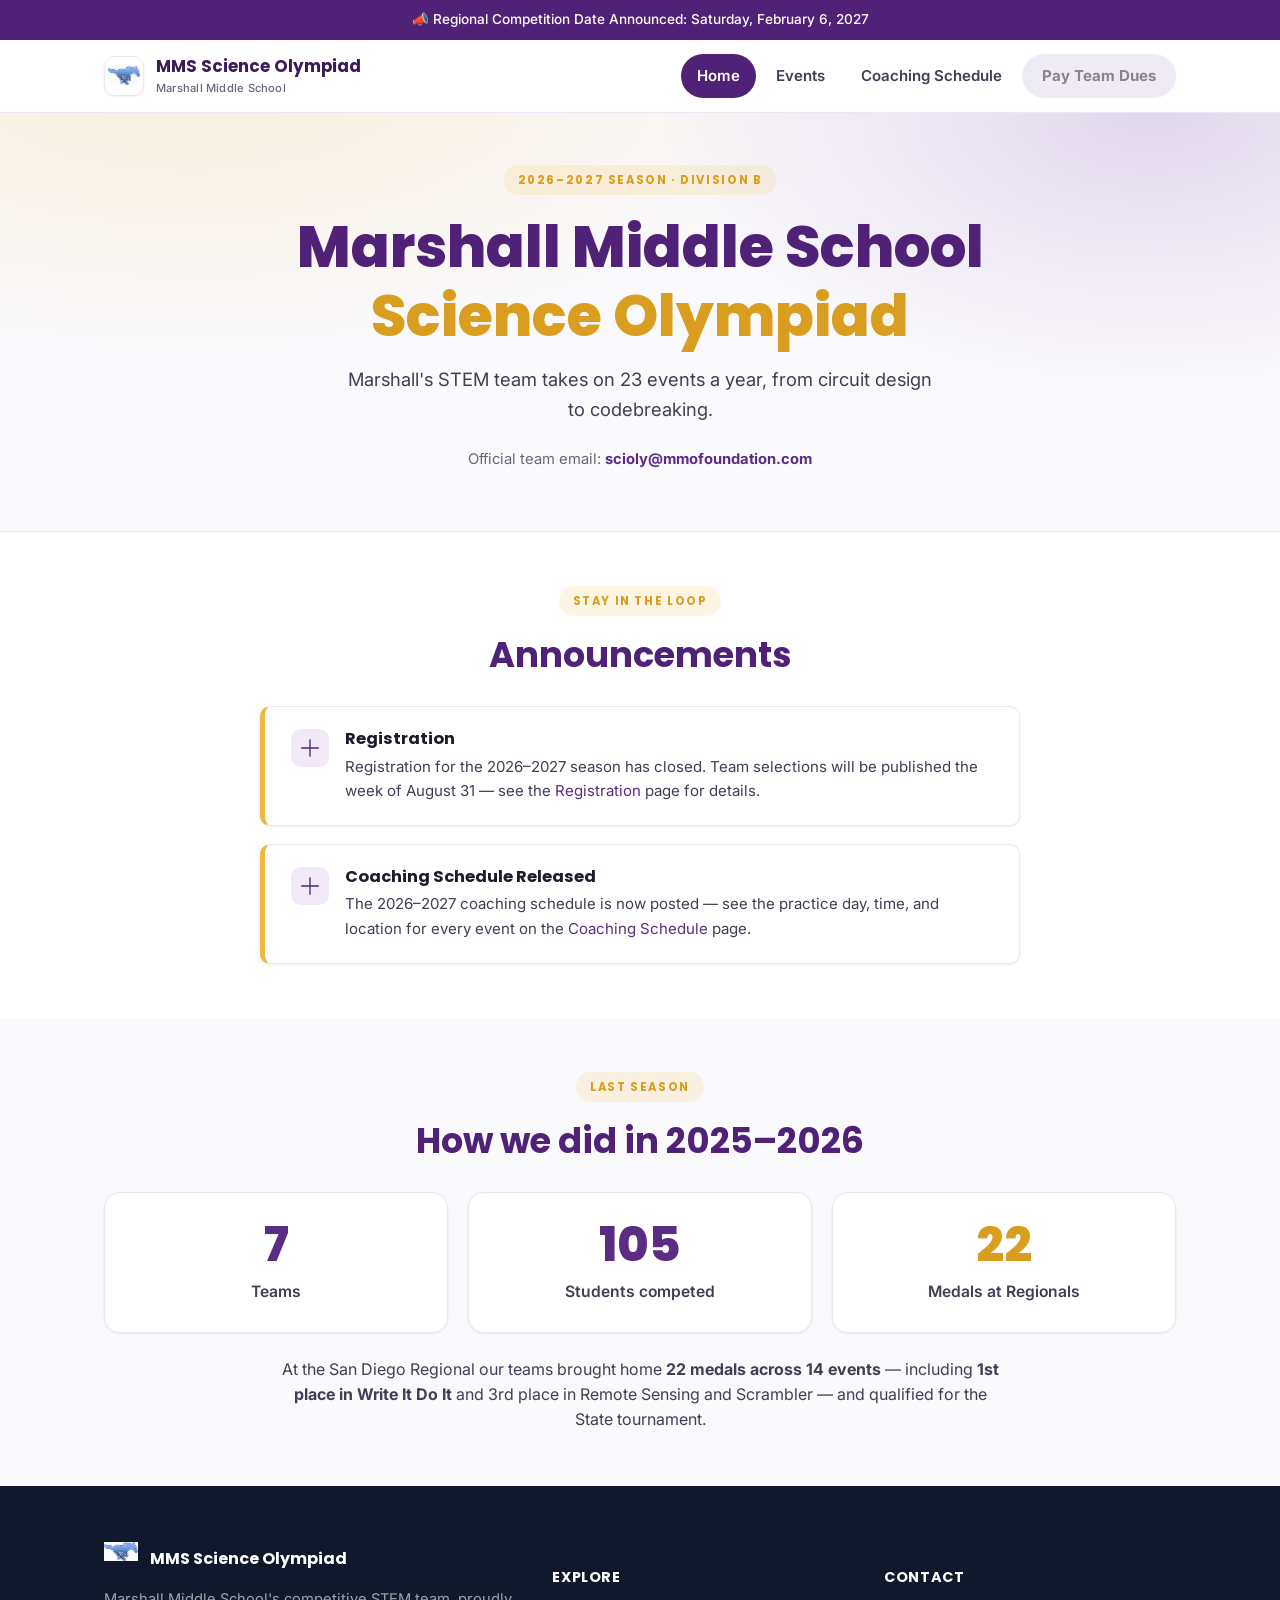
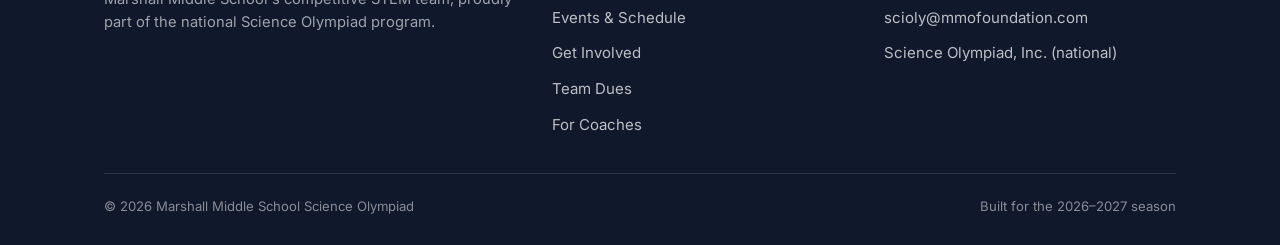
==== commit 71312f96: "Announcement update" ====
--- a/index.html
+++ b/index.html
@@ -43,7 +43,7 @@
 <a class="skip-link" href="#main">Skip to content</a>
 <div class="topbar">
 <div class="container">
-<span>📣 Classes begin Tuesday, September 8.</span>
+<span>📣 Regional Competition Date Announced: Saturday, February 6, 2027</span>
 </div>
 </div>
 <header class="nav">
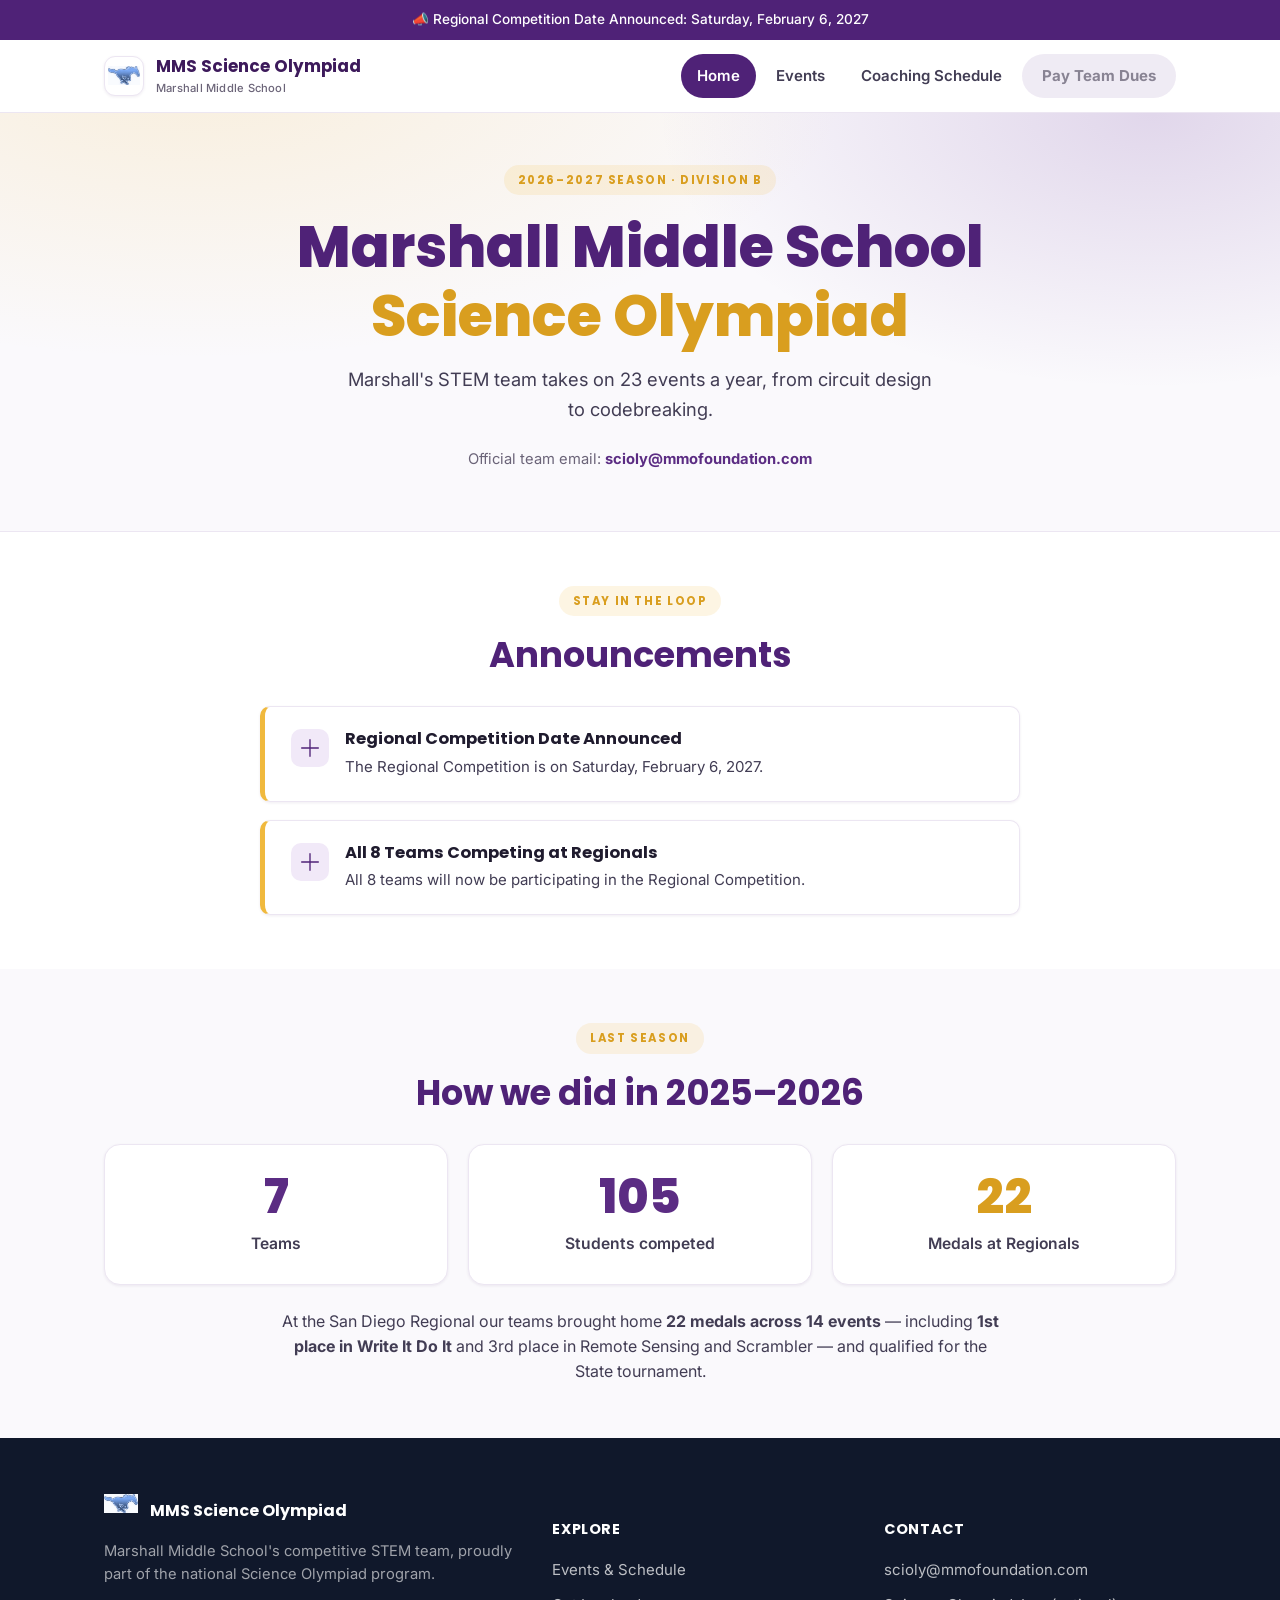
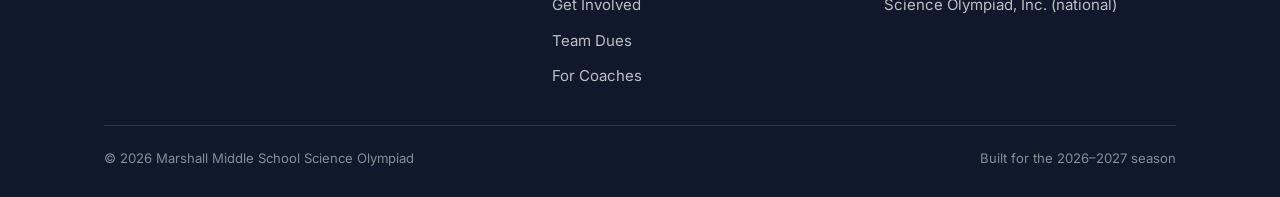
==== commit 3b5c4d08: "Update index.html" ====
--- a/index.html
+++ b/index.html
@@ -88,8 +88,8 @@
 <svg viewBox="0 0 24 24" fill="none" xmlns="http://www.w3.org/2000/svg"><path d="M12 2v20M2 12h20" stroke="currentColor" stroke-width="1.6" stroke-linecap="round"/></svg>
 </div>
 <div>
-<h4>Registration</h4>
-<p>Registration for the 2026–2027 season has closed. Team selections will be published the week of August 31 — see the <a href="register.html">Registration</a> page for details.</p>
+<h4>Regional Competition Date Announced</h4>
+<p>The Regional Competition is on Saturday, February 6, 2027.</p>
 </div>
 </div>
 <div class="announce-item">
@@ -97,8 +97,8 @@
 <svg viewBox="0 0 24 24" fill="none" xmlns="http://www.w3.org/2000/svg"><path d="M12 2v20M2 12h20" stroke="currentColor" stroke-width="1.6" stroke-linecap="round"/></svg>
 </div>
 <div>
-<h4>Coaching Schedule Released</h4>
-<p>The 2026–2027 coaching schedule is now posted — see the practice day, time, and location for every event on the <a href="schedule.html">Coaching Schedule</a> page.</p>
+<h4>All 8 Teams Competing at Regionals</h4>
+<p>All 8 teams will now be participating in the Regional Competition.</p>
 </div>
 </div>
 </div>
